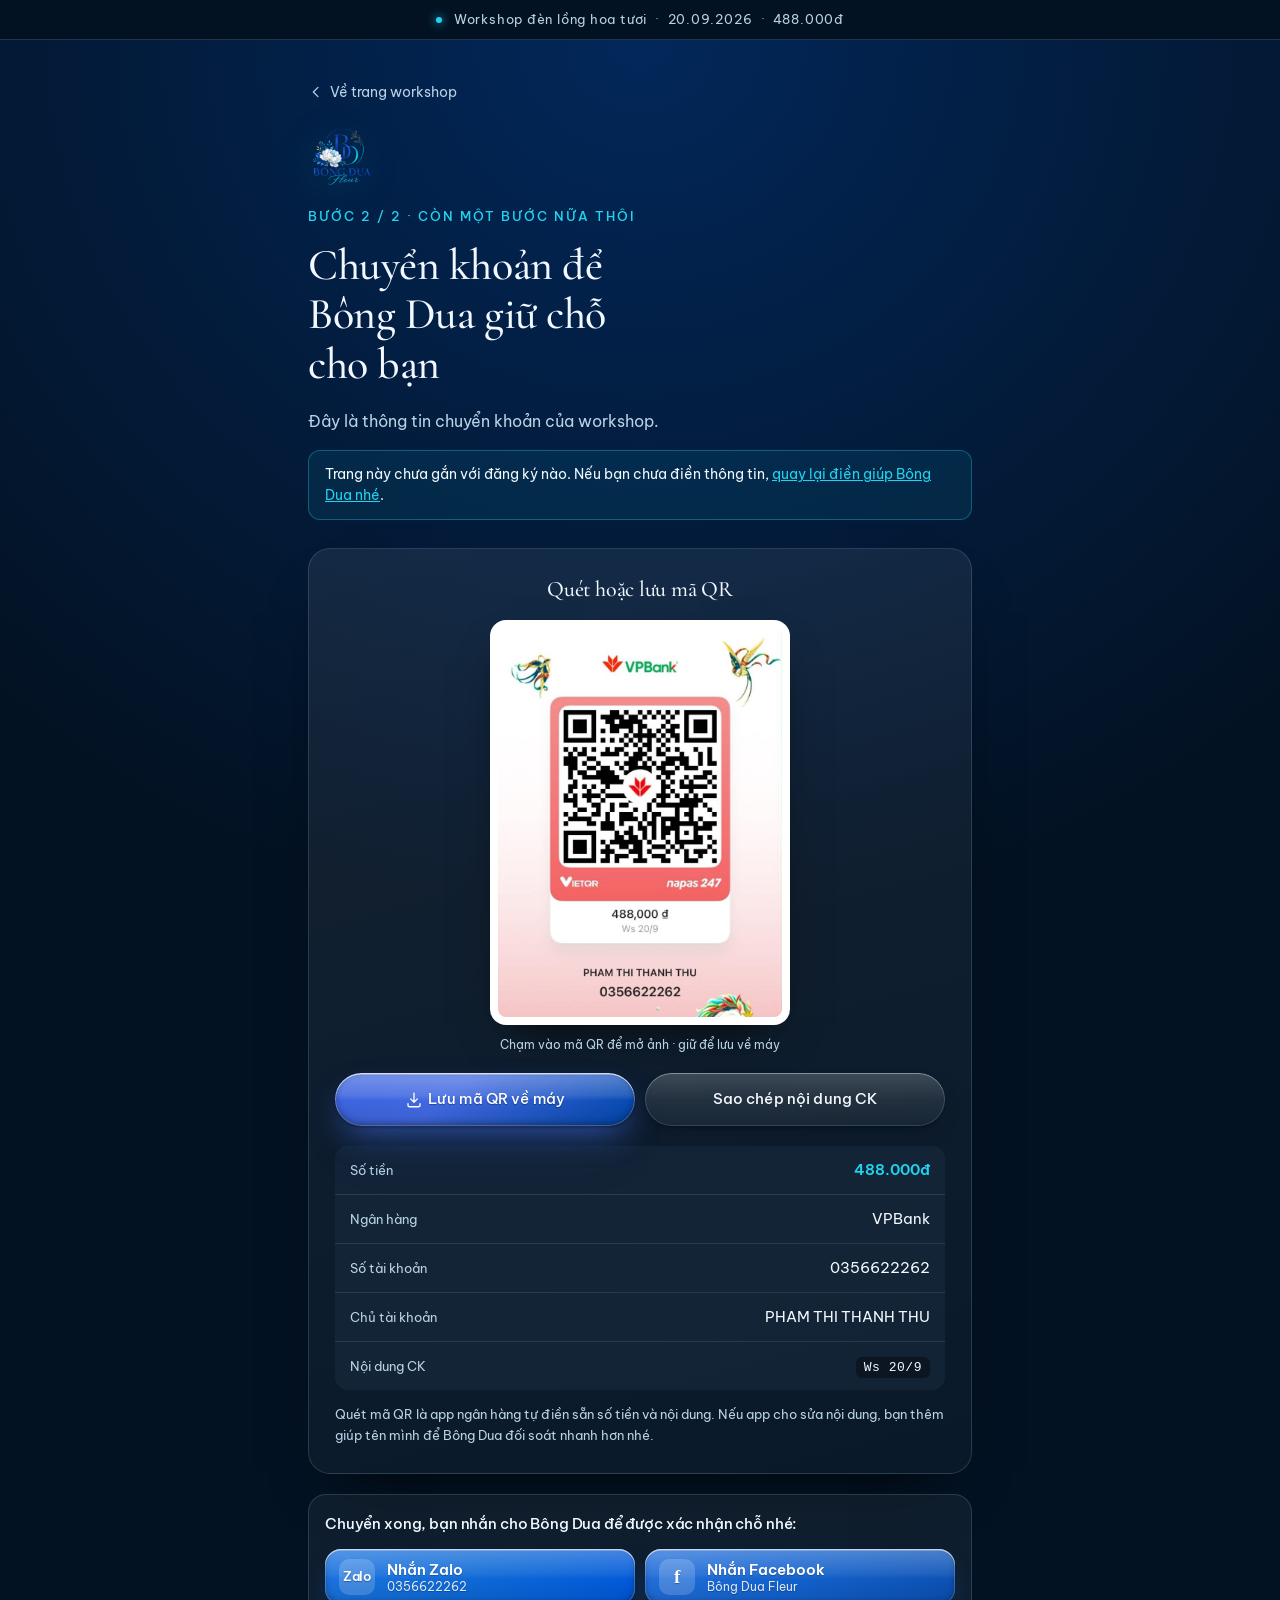
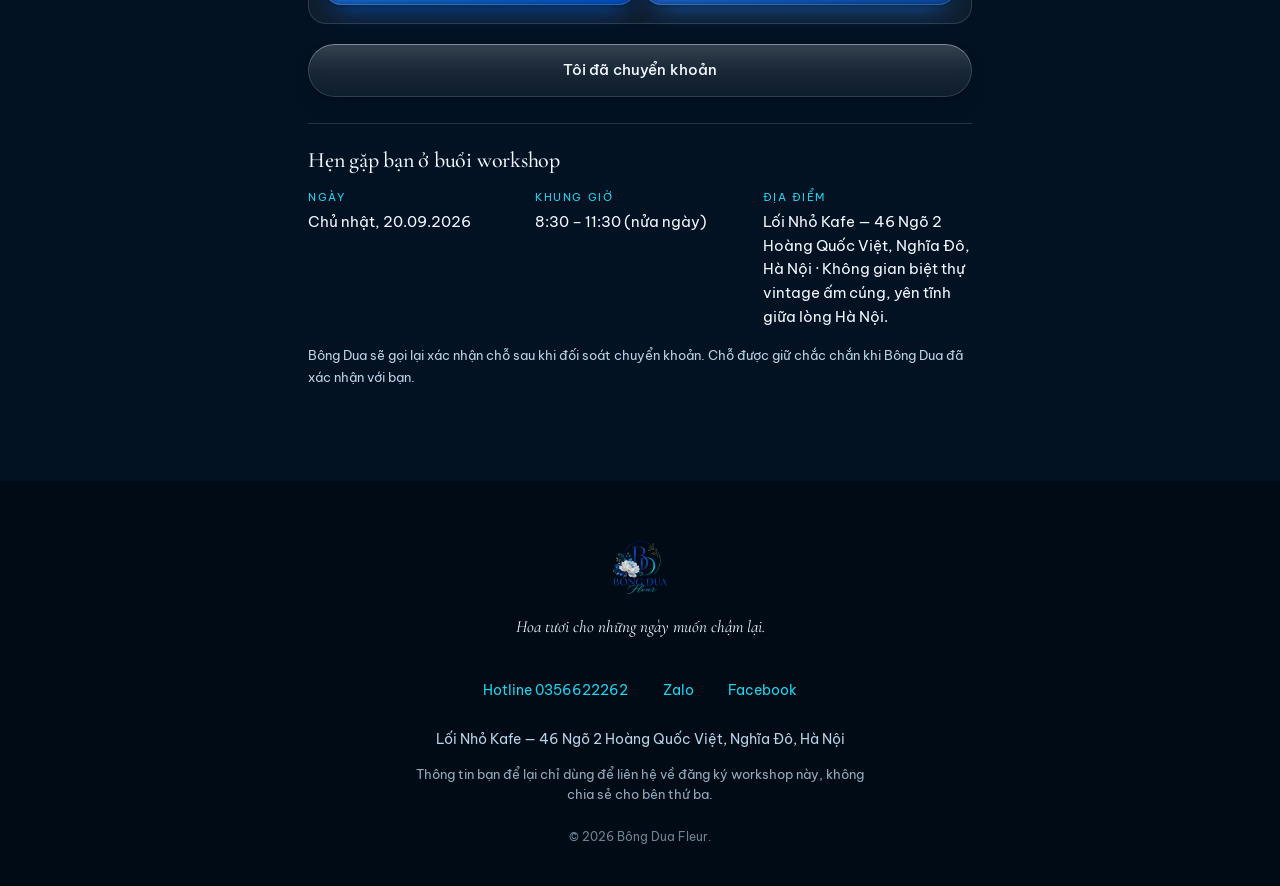
==== thanh-toan.html @ bc294ae3 "Landing page workshop đèn lồng hoa tươi Bông Dua Fleur Trang tĩnh (HTML/CSS/JS) cho workshop cắm hoa" ====
<!DOCTYPE html>
<html lang="vi">
<head>
<meta charset="utf-8">
<meta name="viewport" content="width=device-width, initial-scale=1, viewport-fit=cover">
<title>Chuyển khoản giữ chỗ · Workshop đèn lồng hoa tươi — Bông Dua Fleur</title>
<meta name="description" content="Thông tin chuyển khoản 488.000đ giữ chỗ workshop đèn lồng hoa tươi Bông Dua Fleur ngày 20.09.2026.">
<meta name="theme-color" content="#031223">
<!-- Trang cá nhân hoá cho từng khách, không cần Google lập chỉ mục. -->
<meta name="robots" content="noindex, nofollow">

<link rel="icon" href="assets/img/logo-400.png" type="image/png">
<link rel="apple-touch-icon" href="assets/img/logo-400.png">

<link rel="preconnect" href="https://fonts.googleapis.com">
<link rel="preconnect" href="https://fonts.gstatic.com" crossorigin>
<link href="https://fonts.googleapis.com/css2?family=Be+Vietnam+Pro:wght@300;400;500;600&family=Cormorant+Garamond:ital,wght@0,400;0,500;0,600;1,400&display=swap" rel="stylesheet">

<link rel="preload" as="image" href="assets/img/payment-qr-760.jpg" fetchpriority="high">
<link rel="stylesheet" href="assets/css/styles.css">
</head>
<body class="paybody">

<a class="skip-link" href="#pay-qr">Bỏ qua, tới mã QR</a>

<div class="announce" role="region" aria-label="Thông tin nhanh về workshop">
  <p>
    <span class="announce__dot" aria-hidden="true"></span>
    Workshop đèn lồng hoa tươi
    <span class="announce__sep" aria-hidden="true">·</span>
    <span data-cfg="event.dateShort">20.09.2026</span>
    <span class="announce__sep" aria-hidden="true">·</span>
    <span data-cfg="event.priceLabel">488.000đ</span>
  </p>
</div>

<main class="paypage">
  <div class="wrap wrap--narrow">

    <a class="paypage__back" href="index.html">
      <svg viewBox="0 0 24 24" aria-hidden="true" focusable="false"><path d="M15 5l-7 7 7 7"/></svg>
      Về trang workshop
    </a>

    <header class="paypage__head">
      <img class="paypage__logo" src="assets/img/logo-400.png" srcset="assets/img/logo-400.png 400w, assets/img/logo-800.png 800w" sizes="76px" width="1254" height="1254" alt="Bông Dua Fleur">
      <p class="eyebrow">Bước 2 / 2 <span aria-hidden="true">·</span> Còn một bước nữa thôi</p>
      <h1 class="paypage__title">Chuyển khoản để Bông&nbsp;Dua giữ chỗ cho bạn</h1>
      <p class="paypage__hello" id="pay-hello"></p>

      <p class="paypage__alert" id="no-booking" hidden>
        Trang này chưa gắn với đăng ký nào. Nếu bạn chưa điền thông tin,
        <a href="index.html#dang-ky">quay lại điền giúp Bông Dua nhé</a>.
      </p>

      <p class="paypage__alert paypage__alert--demo" id="demo-note" hidden>
        <strong>Chế độ thử:</strong> đăng ký vừa rồi chưa được ghi vào Google Sheets.
      </p>
    </header>

    <!-- ═══════════════════════════════ MÃ QR ═══════════════════════════ -->
    <section class="paycard" aria-labelledby="qr-title">
      <h2 class="paycard__title" id="qr-title">Quét hoặc lưu mã QR</h2>

      <div class="pay__qr" id="pay-qr"></div>

      <div class="paypage__actions">
        <button class="btn btn--primary btn--glow" type="button" id="save-qr" hidden>
          <svg viewBox="0 0 24 24" aria-hidden="true" focusable="false" class="ic"><path d="M12 3v12m0 0l-4.5-4.5M12 15l4.5-4.5M4 17v2a2 2 0 002 2h12a2 2 0 002-2v-2"/></svg>
          <span class="btn__label">Lưu mã QR về máy</span>
        </button>
        <button class="btn btn--ghost" type="button" id="copy-content">
          <span class="btn__label">Sao chép nội dung CK</span>
        </button>
      </div>

      <dl class="pay__rows">
        <div><dt>Số tiền</dt><dd class="pay__amount" data-cfg="event.priceLabel">488.000đ</dd></div>
        <div id="row-bank"><dt>Ngân hàng</dt><dd id="pay-bank">—</dd></div>
        <div id="row-acc"><dt>Số tài khoản</dt><dd id="pay-acc">—</dd></div>
        <div id="row-name"><dt>Chủ tài khoản</dt><dd id="pay-name">—</dd></div>
        <div><dt>Nội dung CK</dt><dd class="pay__content"><code id="pay-content">—</code></dd></div>
        <div id="row-regid" hidden><dt>Mã giữ chỗ</dt><dd><code id="reg-id">—</code></dd></div>
      </dl>

      <p class="paypage__micro">Quét mã QR là app ngân hàng tự điền sẵn số tiền và nội dung. Nếu app cho sửa nội dung, bạn thêm giúp tên mình để Bông Dua đối soát nhanh hơn nhé.</p>
    </section>

    <!-- ═══════════════════════════════ LIÊN HỆ ═════════════════════════ -->
    <section class="social" id="pay-social" aria-labelledby="social-title">
      <h2 class="social__lead" id="social-title">Chuyển xong, bạn nhắn cho Bông Dua để được xác nhận chỗ nhé:</h2>
      <div class="social__row" id="social-links"></div>
    </section>

    <!-- ═══════════════════════════════ GHI NHẬN ════════════════════════ -->
    <section class="paypage__claim">
      <button class="btn btn--ghost btn--block" type="button" id="claim-btn">
        <span class="btn__label">Tôi đã chuyển khoản</span>
      </button>
      <p class="paypage__claimed" id="claim-msg" hidden></p>
    </section>

    <!-- ═══════════════════════════════ NHẮC LẠI ════════════════════════ -->
    <section class="paypage__recap" aria-labelledby="recap-title">
      <h2 class="paypage__recaptitle" id="recap-title">Hẹn gặp bạn ở buổi workshop</h2>
      <dl class="paypage__recaplist">
        <div><dt>Ngày</dt><dd data-cfg="event.dateLabel">Chủ nhật, 20.09.2026</dd></div>
        <div><dt>Khung giờ</dt><dd data-cfg="info.time">Nửa ngày</dd></div>
        <div><dt>Địa điểm</dt><dd data-cfg="info.place">Café tại Hà Nội</dd></div>
      </dl>
      <p class="paypage__recapnote">Bông Dua sẽ gọi lại xác nhận chỗ sau khi đối soát chuyển khoản. Chỗ được giữ chắc chắn khi Bông Dua đã xác nhận với bạn.</p>
    </section>

  </div>
</main>

<footer class="footer">
  <div class="wrap">
    <img class="footer__logo" src="assets/img/logo-400.png" width="1254" height="1254" loading="lazy" alt="Bông Dua Fleur">
    <p class="footer__tag">Hoa tươi cho những ngày muốn chậm lại.</p>
    <ul class="footer__links" id="footer-links"></ul>
    <p class="footer__fallback" id="footer-fallback"></p>
    <p class="footer__addr" id="footer-addr"></p>
    <p class="footer__privacy">Thông tin bạn để lại chỉ dùng để liên hệ về đăng ký workshop này, không chia sẻ cho bên thứ ba.<span id="privacy-link"></span></p>
    <p class="footer__copy">© 2026 Bông Dua Fleur.</p>
  </div>
</footer>

<script src="assets/js/config.js"></script>
<script src="assets/js/validate.js"></script>
<script src="assets/js/core.js"></script>
<script src="assets/js/payment.js"></script>
</body>
</html>
---- assets/css/styles.css ----
/* ==========================================================================
   BÔNG DUA FLEUR — Landing page workshop đèn lồng hoa tươi
   Mobile-first. Viết cho 360px trước, mở rộng dần lên desktop.
   ========================================================================== */

/* ---------------------------------------------------------------- TOKENS */
:root {
  /* Bảng màu bắt buộc */
  --royal:      #4169E1;
  --cobalt:     #0047AB;
  --aqua:       #22D3EE;
  --aqua-deep:  #0A6E85;   /* aqua hạ sáng đủ để đạt WCAG AA trên nền pearl (5.3:1) */

  /* Trung tính */
  --pearl:      #F7FBFF;
  --pearl-2:    #EDF4FC;
  --navy:       #031223;
  --navy-2:     #06203A;
  --navy-3:     #0A2E4F;

  /* Chữ */
  --ink:        #0B2135;   /* trên nền sáng */
  --ink-soft:   #3D5B72;
  --snow:       #F2F8FF;   /* trên nền tối */
  --snow-soft:  #B9D2E6;

  --gold:       #D8B26A;   /* chỉ dùng ở chi tiết rất nhỏ */

  --line-dark:  rgba(160, 205, 235, .18);
  --line-light: rgba(11, 33, 53, .12);

  /* Typography */
  --f-display: 'Cormorant Garamond', 'Iowan Old Style', 'Times New Roman', Georgia, serif;
  --f-body: 'Be Vietnam Pro', ui-sans-serif, system-ui, 'Segoe UI', Roboto, Arial, sans-serif;

  /* Nhịp */
  --gut: 20px;
  --sec: clamp(64px, 11vw, 132px);
  --maxw: 1180px;
  --r: 16px;

  --ease: cubic-bezier(.22, .68, .3, 1);
}

@media (min-width: 480px) { :root { --gut: 28px; } }
@media (min-width: 900px) { :root { --gut: 48px; } }

/* ----------------------------------------------------------------- RESET */
*, *::before, *::after { box-sizing: border-box; }

html { -webkit-text-size-adjust: 100%; scroll-behavior: smooth; }
@media (prefers-reduced-motion: reduce) { html { scroll-behavior: auto; } }

body {
  margin: 0;
  background: var(--pearl);
  color: var(--ink);
  font-family: var(--f-body);
  font-weight: 400;
  font-size: 16px;
  line-height: 1.65;
  -webkit-font-smoothing: antialiased;
  overflow-x: hidden;
}

img, picture, svg { display: block; max-width: 100%; }
img { height: auto; }

h1, h2, h3 { margin: 0; font-weight: 500; line-height: 1.12; letter-spacing: -0.01em; }
p { margin: 0 0 1em; }
ul, ol, dl, dd { margin: 0; padding: 0; }
li { list-style: none; }

a { color: var(--cobalt); }

button { font: inherit; color: inherit; }

:focus-visible {
  outline: 3px solid var(--aqua);
  outline-offset: 3px;
  border-radius: 6px;
}

.skip-link {
  position: absolute; left: 12px; top: -100px; z-index: 999;
  background: var(--navy); color: var(--snow);
  padding: 12px 18px; border-radius: 10px; text-decoration: none;
  transition: top .18s var(--ease);
}
.skip-link:focus { top: 12px; }

.wrap { width: 100%; max-width: var(--maxw); margin-inline: auto; padding-inline: var(--gut); }
.wrap--narrow { max-width: 760px; }

/* ------------------------------------------------------------ TYPOGRAPHY */
.eyebrow {
  margin: 0 0 14px;
  font-size: clamp(12px, 2.6vw, 12.5px);
  font-weight: 500;
  letter-spacing: .16em;
  text-transform: uppercase;
  color: var(--aqua);
}
.eyebrow--dark { color: var(--aqua-deep); }

.section-title {
  font-family: var(--f-display);
  font-size: clamp(30px, 7.6vw, 54px);
  line-height: 1.1;
  margin: 0 0 .6em;
  max-width: 18ch;
}
.section-title:only-child { margin-bottom: 0; }

/* ---------------------------------------------------------------- BUTTON */
/* Nút được tạo chiều sâu hoàn toàn bằng lớp nền + đổ bóng TĨNH, không animation:
     1. nền gradient xanh (royal -> cobalt), giữ đúng bảng màu thương hiệu
     2. một lớp gloss phủ nửa trên -> ánh sáng đến từ phía trên
     3. viền sáng mảnh chạy quanh mép + gờ sáng đậm hơn ở mép trên
     4. gờ tối ở mép dưới -> nút như dày lên, nổi khỏi mặt phẳng
     5. quầng sáng xanh toả ra ngoài -> tách nút khỏi nền
   Chỉ chuyển động khi rê chuột / nhấn, 220ms. */
.btn {
  display: inline-flex; align-items: center; justify-content: center; gap: .5ch;
  min-height: 52px; padding: 14px 28px;
  border: 0; border-radius: 999px;
  font-size: 15px; font-weight: 500; letter-spacing: .01em;
  text-decoration: none; cursor: pointer;
  position: relative;
  -webkit-tap-highlight-color: transparent;
  transition: transform .22s var(--ease), box-shadow .22s var(--ease),
              background-color .22s var(--ease), filter .22s var(--ease);
}

.btn--primary {
  color: #fff;
  text-shadow: 0 1px 1px rgba(2, 12, 26, .38);
  background:
    /* gloss nửa trên */
    linear-gradient(180deg,
      rgba(255, 255, 255, .30) 0%,
      rgba(255, 255, 255, .12) 42%,
      rgba(255, 255, 255, 0) 52%,
      rgba(2, 12, 26, .10) 100%),
    /* thân nút */
    linear-gradient(135deg, #3D63E0 0%, var(--royal) 38%, var(--cobalt) 100%);
  box-shadow:
    /* gờ sáng mép trên -> nguồn sáng ở trên */
    inset 0 1.5px 0 rgba(255, 255, 255, .58),
    /* viền sáng mảnh quanh nút */
    inset 0 0 0 1px rgba(255, 255, 255, .22),
    /* gờ tối mép dưới -> tạo độ dày */
    inset 0 -2px 6px rgba(2, 12, 26, .40),
    inset 0 -1px 0 rgba(2, 12, 26, .30),
    /* bóng chạm mặt phẳng */
    0 2px 3px rgba(2, 12, 26, .34),
    /* quầng sáng xanh toả ra */
    0 12px 28px -10px rgba(65, 105, 225, .62),
    0 22px 44px -22px rgba(0, 71, 171, .70);
}

/* Nút hành động chính: quầng sáng dày hơn một chút để hút mắt, vẫn tĩnh. */
.btn--primary.btn--glow {
  box-shadow:
    inset 0 1.5px 0 rgba(255, 255, 255, .62),
    inset 0 0 0 1px rgba(255, 255, 255, .26),
    inset 0 -2px 7px rgba(2, 12, 26, .42),
    inset 0 -1px 0 rgba(2, 12, 26, .32),
    0 2px 3px rgba(2, 12, 26, .36),
    0 14px 32px -10px rgba(65, 105, 225, .78),
    0 26px 56px -24px rgba(0, 71, 171, .82);
}

.btn--primary:hover {
  transform: translateY(-2px);
  filter: brightness(1.05) saturate(1.04);
  box-shadow:
    inset 0 1.5px 0 rgba(255, 255, 255, .70),
    inset 0 0 0 1px rgba(255, 255, 255, .30),
    inset 0 -2px 7px rgba(2, 12, 26, .42),
    inset 0 -1px 0 rgba(2, 12, 26, .32),
    0 3px 5px rgba(2, 12, 26, .34),
    0 20px 40px -10px rgba(65, 105, 225, .82),
    0 34px 64px -26px rgba(0, 71, 171, .85);
}

/* Nhấn xuống: nút lún vào, gờ sáng trên mờ đi, bóng ngoài co lại. */
.btn--primary:active {
  transform: translateY(1px);
  filter: brightness(.97);
  box-shadow:
    inset 0 2px 6px rgba(2, 12, 26, .45),
    inset 0 0 0 1px rgba(255, 255, 255, .16),
    inset 0 1px 0 rgba(255, 255, 255, .22),
    0 1px 2px rgba(2, 12, 26, .34),
    0 6px 14px -8px rgba(0, 71, 171, .55);
}

/* Nút phụ: mặt kính mờ, cũng có gờ sáng trên và gờ tối dưới. */
.btn--ghost {
  color: var(--snow);
  background:
    linear-gradient(180deg, rgba(255, 255, 255, .16) 0%, rgba(255, 255, 255, .04) 52%, rgba(2, 12, 26, .06) 100%),
    rgba(255, 255, 255, .05);
  backdrop-filter: blur(10px);
  box-shadow:
    inset 0 1px 0 rgba(255, 255, 255, .28),
    inset 0 0 0 1px rgba(160, 205, 235, .22),
    inset 0 -1px 0 rgba(2, 12, 26, .22),
    0 2px 3px rgba(2, 12, 26, .26),
    0 10px 24px -14px rgba(2, 12, 26, .7);
}
.btn--ghost:hover {
  transform: translateY(-2px);
  box-shadow:
    inset 0 1px 0 rgba(255, 255, 255, .38),
    inset 0 0 0 1px rgba(160, 205, 235, .36),
    inset 0 -1px 0 rgba(2, 12, 26, .22),
    0 3px 5px rgba(2, 12, 26, .28),
    0 16px 32px -14px rgba(2, 12, 26, .8);
}
.btn--ghost:active {
  transform: translateY(1px);
  box-shadow:
    inset 0 2px 6px rgba(2, 12, 26, .35),
    inset 0 0 0 1px rgba(160, 205, 235, .22),
    0 1px 2px rgba(2, 12, 26, .26);
}

.btn--block { width: 100%; }
.btn--sm { min-height: 44px; padding: 10px 20px; font-size: 14px; }

.btn[disabled], .btn[aria-busy="true"] { opacity: .62; pointer-events: none; }
.btn__spin { display: none; width: 17px; height: 17px; border-radius: 50%;
  border: 2px solid rgba(255,255,255,.4); border-top-color: #fff;
  animation: spin .7s linear infinite; }
.btn[aria-busy="true"] .btn__spin { display: block; }
@keyframes spin { to { transform: rotate(360deg); } }

@media (prefers-reduced-motion: reduce) {
  .btn, .btn:hover, .btn:active { transition: none; transform: none; }
  .btn__spin { animation-duration: 2s; }
}

/* ---------------------------------------------------------- ANNOUNCEMENT */
.announce {
  background: var(--navy);
  color: var(--snow-soft);
  text-align: center;
  padding: 9px var(--gut);
  border-bottom: 1px solid var(--line-dark);
}
.announce p {
  margin: 0;
  font-size: clamp(11.5px, 3vw, 13px);
  letter-spacing: .06em;
}
.announce__dot {
  display: inline-block; width: 6px; height: 6px; border-radius: 50%;
  background: var(--aqua); margin-right: 8px; vertical-align: 1px;
  box-shadow: 0 0 10px var(--aqua);
}
.announce__sep { color: var(--aqua); margin: 0 .5ch; }

/* ------------------------------------------------------------------ HERO */
.hero {
  position: relative;
  background: var(--navy);
  color: var(--snow);
  overflow: hidden;
  isolation: isolate;
}
/* ĐIỆN THOẠI: banner là một BĂNG ẢNH thật ở đầu trang, không bị dìm dưới chữ.
   Ảnh gốc chỉ cao 887px nên nếu ép full-bleed dọc sẽ phải phóng to ~1.8 lần và
   mờ. Cách này vừa nét, vừa cho khách nhìn trọn khung hình đẹp nhất. */
.hero__media {
  position: relative;
  width: 100%;
  aspect-ratio: 16 / 9;
  overflow: hidden;
}
.hero__media img {
  width: 100%; height: 100%;
  object-fit: cover;
  object-position: 62% 50%;
}
/* Chỉ vuốt mờ mép dưới cho băng ảnh chảy vào nền navy. */
.hero__scrim {
  position: absolute; inset: 0;
  background: linear-gradient(180deg, rgba(3,18,35,.34) 0%, rgba(3,18,35,0) 26%, rgba(3,18,35,0) 64%, rgba(3,18,35,.96) 100%);
}
.hero__moon { display: none; }

.hero__inner {
  /* static ở mobile để .hero__logo neo theo .hero (đè lên băng ảnh) */
  position: static; z-index: 1;
  width: 100%; max-width: var(--maxw);
  margin-inline: auto;
  padding: 20px var(--gut) 34px;
  display: flex; flex-direction: column; justify-content: center;
}

/* Logo đặt đè lên băng ảnh để không tốn thêm chiều cao của màn hình đầu. */
.hero__logo {
  position: absolute; z-index: 2;
  top: 14px; left: var(--gut);
  width: 62px; height: auto; margin: 0;
  filter: drop-shadow(0 4px 18px rgba(3, 18, 35, .9));
}

.hero__title {
  font-family: var(--f-display);
  font-size: clamp(38px, 11.5vw, 104px);
  line-height: 1.0;
  letter-spacing: -0.015em;
  margin: 0 0 18px;
}
.hero__title em {
  font-style: italic;
  background: linear-gradient(100deg, var(--aqua) 0%, #7FC5FF 60%, var(--royal) 100%);
  -webkit-background-clip: text; background-clip: text;
  color: transparent;
}

.hero__sub {
  font-size: clamp(14.5px, 3.9vw, 19px);
  color: var(--snow-soft);
  max-width: 46ch;
  margin: 0 0 16px;
}

/* Mobile: 4 thông tin gộp thành một dòng ngăn bằng dấu chấm giữa -> tiết kiệm
   ~66px chiều cao, đủ để CTA vẫn nằm trong màn hình đầu. Nhãn dt được ẩn khỏi
   mắt nhưng trình đọc màn hình vẫn đọc được. */
.hero__facts {
  display: flex; flex-wrap: wrap; align-items: baseline;
  gap: 4px 0;
  margin: 0 0 18px;
  padding: 12px 0 0;
  border-top: 1px solid var(--line-dark);
  max-width: 520px;
}
.hero__facts > div { display: flex; align-items: baseline; }
.hero__facts > div + div::before {
  content: '·'; color: var(--aqua); margin: 0 8px; flex: 0 0 auto;
}
.hero__facts dt {
  position: absolute; width: 1px; height: 1px;
  overflow: hidden; clip-path: inset(50%); white-space: nowrap;
}
.hero__facts dd { font-size: 13.5px; line-height: 1.4; color: var(--snow); }
.hero__facts .is-price { font-weight: 600; color: var(--aqua); }

/* Hai nút nằm cùng một hàng trên điện thoại: nút chính co giãn, nút phụ vừa chữ. */
/* Nhãn dài chỉ hiện từ tablet trở lên, để hai nút vừa một hàng trên điện thoại. */
.wide-only { display: none; }
@media (min-width: 720px) { .wide-only { display: inline; } }

.hero__cta { display: flex; gap: 10px; margin-bottom: 14px; }
.hero__cta .btn { white-space: nowrap; }
.hero__cta .btn--primary { flex: 1 1 auto; min-width: 0; padding-inline: 18px; }
.hero__cta .btn--ghost { flex: 0 0 auto; padding-inline: 18px; }

.hero__reassure {
  margin: 0;
  font-size: 12.5px; line-height: 1.6;
  color: var(--snow-soft);
}

/* TỪ TABLET TRỞ LÊN: banner đủ rộng để làm nền toàn màn hình, chữ đặt đè lên. */
@media (min-width: 720px) {
  .hero { display: grid; }
  .hero__media {
    position: absolute; inset: 0;
    aspect-ratio: auto;
    z-index: 0;
  }
  /* Cô gái và chiếc đèn hoa nằm hơi lệch phải -> đẩy khung sang phải để chữ
     bên trái không đè lên chủ thể. */
  .hero__media img { object-position: 64% 50%; }
  /* Bóng dồn về bên trái - nơi có chữ. Bên phải để sáng cho thấy rõ vòm hoa. */
  .hero__scrim {
    background:
      linear-gradient(100deg, rgba(3,18,35,.92) 0%, rgba(3,18,35,.74) 32%, rgba(3,18,35,.18) 60%, rgba(3,18,35,.26) 100%),
      linear-gradient(180deg, rgba(3,18,35,.34) 0%, rgba(3,18,35,0) 30%, rgba(3,18,35,.64) 100%);
  }
  .hero__moon { display: block; }
  .hero__inner {
    position: relative;
    grid-area: 1 / 1;
    padding: 56px var(--gut) 72px;
    min-height: min(92svh, 860px);
    max-width: min(var(--maxw), 100%);
  }
  .hero__logo { position: static; width: 96px; margin: 0 0 22px; }
  /* Desktop: trả lại dạng bảng 4 cột có nhãn. */
  .hero__facts {
    display: grid; grid-template-columns: repeat(4, minmax(0, 1fr));
    gap: 12px 16px; padding-top: 16px; margin-bottom: 26px;
  }
  .hero__facts > div { display: block; }
  .hero__facts > div + div::before { content: none; }
  .hero__facts dt {
    position: static; width: auto; height: auto; clip-path: none;
    font-size: 10.5px; letter-spacing: .16em; text-transform: uppercase;
    color: var(--aqua); margin-bottom: 3px;
  }
  .hero__facts dd { font-size: 14.5px; }
  .hero__facts .is-price { color: var(--snow); }
  .hero__cta { gap: 12px; }
  .hero__cta .btn--primary, .hero__cta .btn--ghost { flex: 0 0 auto; padding-inline: 28px; }
  .hero__sub, .hero__facts { max-width: 44ch; }
  /* Chữ nằm đè lên ảnh -> dùng bóng chữ thay vì dìm cả tấm ảnh cho tối. */
  .hero__inner :where(h1, p, dt, dd) {
    text-shadow: 0 1px 2px rgba(3, 18, 35, .6), 0 2px 22px rgba(3, 18, 35, .8);
  }
}

/* -------------------------------------------------------------- HERO CHIP */
/* Thẻ nhỏ khoe thành quả ngay ở banner: khách hiểu buổi này làm ra cái gì.
   Ẩn dưới 1080px để không chen vào chữ và không đẩy CTA xuống dưới fold. */
.hero__chip { display: none; }

@media (min-width: 1080px) {
  /* Chừa hẳn một cột bên phải cho chip, chữ không bao giờ chạy xuống dưới nó. */
  .hero__inner { padding-right: calc(var(--gut) + 300px); }
  .hero__chip {
    display: flex; align-items: center; gap: 14px;
    position: absolute; z-index: 2;
    right: max(var(--gut), calc((100vw - var(--maxw)) / 2));
    bottom: 46px;
    width: 268px;
    padding: 12px;
    background: rgba(3, 18, 35, .62);
    border: 1px solid var(--line-dark);
    border-radius: 18px;
    backdrop-filter: blur(14px);
    box-shadow: 0 24px 50px -26px rgba(0, 0, 0, .9);
  }
  .hero__chip img {
    width: 74px; height: 92px; flex: 0 0 auto;
    object-fit: cover; object-position: 50% 46%;
    border-radius: 12px;
  }
  .hero__chip p { margin: 0; font-size: 12.5px; line-height: 1.45; color: var(--snow-soft); }
  .hero__chip strong {
    display: block; margin-bottom: 3px;
    font-size: 14px; font-weight: 500; color: var(--snow);
  }
}

/* -------------------------------------------------------------- CÂU CHUYỆN */
.story {
  background:
    radial-gradient(110% 70% at 18% 0%, rgba(0,71,171,.34) 0%, rgba(3,18,35,0) 60%),
    var(--navy);
  color: var(--snow);
  padding: var(--sec) 0;
}
.story .section-title { color: var(--snow); max-width: 20ch; }

.story__head { max-width: 720px; }
.story__lead {
  font-family: var(--f-display);
  font-style: italic;
  font-size: clamp(19px, 4.8vw, 26px);
  line-height: 1.42;
  color: var(--snow);
  max-width: 34ch;
  margin: 0;
}

.story__flow {
  display: grid; gap: 52px;
  margin-top: 48px;
  position: relative;
}

.story__beat { display: grid; gap: 20px; }

.story__fig { margin: 0; }
.story__fig img {
  width: 100%; border-radius: var(--r);
  aspect-ratio: 4 / 5; object-fit: cover; object-position: 50% 40%;
  box-shadow: 0 30px 60px -34px rgba(0, 0, 0, .95);
}

.story__time {
  margin: 0 0 8px;
  font-size: 11.5px; letter-spacing: .16em; text-transform: uppercase;
  color: var(--aqua);
}
.story__time::before {
  content: ''; display: inline-block;
  width: 22px; height: 1px; margin-right: 10px; vertical-align: 4px;
  background: var(--aqua); opacity: .7;
}
.story__text h3 {
  font-family: var(--f-display);
  font-size: clamp(24px, 6.2vw, 34px);
  line-height: 1.18;
  margin: 0 0 .55em;
  max-width: 17ch;
}
.story__text p:not(.story__time) { color: var(--snow-soft); font-size: 15.5px; max-width: 46ch; }
.story__text p:last-child { margin-bottom: 0; }
.story__text em { color: var(--snow); font-style: italic; }

.story__close {
  margin: 52px 0 26px;
  font-family: var(--f-display);
  font-size: clamp(21px, 5vw, 30px);
  line-height: 1.38;
  color: var(--snow-soft);
  max-width: 30ch;
}
.story__close strong { color: var(--snow); font-weight: 500; }
.story__cta { margin: 0; }
.story__cta .btn { width: 100%; }

@media (min-width: 760px) {
  .story__cta .btn { width: auto; }
}

@media (min-width: 900px) {
  .story__flow { gap: 96px; margin-top: 64px; }
  .story__beat {
    grid-template-columns: 1fr 1fr;
    gap: 56px;
    align-items: center;
  }
  /* Nhịp so le: ảnh trái - phải - trái, mắt đi zigzag xuống trang. */
  .story__beat:nth-child(even) .story__fig { order: 2; }
  .story__beat:nth-child(even) .story__text { order: 1; }
  .story__fig img { aspect-ratio: 3 / 4; }
  .story__beat:nth-child(2) .story__fig img { aspect-ratio: 4 / 3; }
  .story__close { margin: 76px 0 30px; }
}

/* ------------------------------------------------------------------ ACTS */
.acts { background: var(--pearl-2); padding: var(--sec) 0; }
.acts__list { display: grid; gap: 44px; margin-top: 40px; }

.act__fig { margin: 0 0 18px; }
.act__fig img {
  width: 100%; border-radius: var(--r);
  aspect-ratio: 4 / 5; object-fit: cover; object-position: 50% 34%;
  box-shadow: 0 22px 44px -30px rgba(11, 33, 53, .55);
}
.act__no {
  display: block;
  font-family: var(--f-display);
  font-size: 30px; line-height: 1;
  color: var(--aqua-deep);
  margin-bottom: 6px;
}
.act__text h3 {
  font-family: var(--f-display);
  font-size: clamp(23px, 6vw, 30px);
  margin: 0 0 .4em;
}
.act__text p { color: var(--ink-soft); font-size: 15.5px; margin: 0; }

@media (min-width: 900px) {
  .acts__list { grid-template-columns: repeat(3, 1fr); gap: 34px; }
  .act__fig img { aspect-ratio: 3 / 4; }
}

/* ----------------------------------------------------------------- PROOF */
.proof {
  background:
    radial-gradient(120% 80% at 80% 0%, rgba(0,71,171,.38) 0%, rgba(3,18,35,0) 60%),
    var(--navy);
  color: var(--snow);
  padding: var(--sec) 0;
}
.proof .section-title { color: var(--snow); }
.proof__text p:not(.eyebrow):not(.proof__note) { color: var(--snow-soft); font-size: 15.5px; max-width: 44ch; }
.proof__note { color: var(--snow); font-style: italic; font-family: var(--f-display); font-size: 19px; max-width: 40ch; }

.proof__grid { display: grid; gap: 34px; }

.proof__fig {
  margin: 0;
  background:
    radial-gradient(70% 60% at 50% 42%, rgba(34,211,238,.14) 0%, rgba(3,18,35,0) 72%),
    linear-gradient(160deg, rgba(255,255,255,.06), rgba(255,255,255,.02));
  border: 1px solid var(--line-dark);
  border-radius: var(--r);
  padding: 14px;
}
/* object-fit: contain -> không bao giờ cắt mất cánh ngôi sao */
.proof__fig img {
  width: 100%; height: auto;
  border-radius: 10px;
  object-fit: contain;
}
.proof__fig figcaption {
  margin-top: 12px; font-size: 12.5px; color: var(--snow-soft); text-align: center;
}

.proof__zoom {
  display: inline-flex; align-items: center; gap: 9px;
  min-height: 46px; padding: 10px 20px 10px 16px;
  background: rgba(255,255,255,.06);
  border: 1px solid var(--line-dark);
  border-radius: 999px;
  color: var(--snow); font-size: 14px; cursor: pointer;
  transition: background-color .2s var(--ease);
}
.proof__zoom:hover { background: rgba(255,255,255,.13); }
.proof__zoom svg { width: 18px; height: 18px; fill: none; stroke: var(--aqua); stroke-width: 1.6; stroke-linecap: round; }

@media (min-width: 900px) {
  .proof__grid { grid-template-columns: 1fr 1fr; gap: 60px; align-items: center; }
  .proof__text { order: 1; }
  .proof__fig { order: 2; padding: 22px; }
}

/* ----------------------------------------------------------------- VALUE */
.value { background: var(--pearl); padding: var(--sec) 0; }
.value__list { display: grid; gap: 2px; margin-top: 32px; border-top: 1px solid var(--line-light); }
.value__item {
  display: grid; grid-template-columns: 26px 1fr; gap: 14px;
  padding: 20px 0;
  border-bottom: 1px solid var(--line-light);
}
.value__mark {
  width: 26px; height: 26px; border-radius: 50%;
  display: grid; place-items: center;
  background: linear-gradient(140deg, var(--royal), var(--cobalt));
  color: #fff; font-size: 13px; line-height: 1;
  margin-top: 3px;
}
.value__item h3 { font-size: 17px; font-weight: 500; margin: 0 0 3px; font-family: var(--f-body); }
.value__item p { margin: 0; color: var(--ink-soft); font-size: 14.5px; }
.value__item--pending { opacity: .62; }
.value__pending {
  display: inline-block; margin-left: 8px;
  font-size: 11px; letter-spacing: .08em; text-transform: uppercase;
  color: var(--ink-soft); border: 1px solid var(--line-light);
  border-radius: 999px; padding: 1px 8px; vertical-align: 2px;
}
.value__price {
  margin: 30px 0 0; font-size: clamp(16px, 4vw, 19px);
  font-family: var(--f-display);
}
.value__price strong { color: var(--cobalt); font-weight: 600; }

@media (min-width: 760px) { .value__list { grid-template-columns: 1fr 1fr; column-gap: 44px; } }

/* -------------------------------------------------------------- CHECK-IN */
.checkin {
  background:
    radial-gradient(100% 70% at 10% 100%, rgba(0,71,171,.34) 0%, rgba(3,18,35,0) 58%),
    var(--navy);
  color: var(--snow);
  padding: var(--sec) 0;
}
.checkin .section-title { color: var(--snow); }
.checkin__grid { display: grid; gap: 32px; }
.checkin__fig { margin: 0; }
.checkin__fig img {
  width: 100%; border-radius: var(--r);
  aspect-ratio: 3 / 4;
  object-fit: cover; object-position: 50% 50%;
  box-shadow: 0 30px 60px -34px rgba(0,0,0,.9);
}
.checkin__text p:not(.eyebrow):not(.checkin__hint) { color: var(--snow-soft); font-size: 15.5px; max-width: 46ch; }
.checkin__hint {
  margin-top: 20px; padding-left: 14px;
  border-left: 2px solid var(--aqua);
  font-size: 13.5px; color: var(--snow-soft); max-width: 44ch;
}
@media (min-width: 900px) {
  .checkin__grid { grid-template-columns: .92fr 1fr; gap: 56px; align-items: center; }
  .checkin__fig img { aspect-ratio: 3 / 4; }
}

/* --------------------------------------------------------------- GALLERY */
.gallery { background: var(--pearl-2); padding: var(--sec) 0; }
.gallery__grid {
  display: grid; gap: 14px;
  padding: 34px var(--gut) 0;
  max-width: var(--maxw); margin-inline: auto;
}
.gallery__item figure { margin: 0; }
.gallery__item img {
  width: 100%; border-radius: 14px;
  aspect-ratio: 4 / 5; object-fit: cover; object-position: 50% 38%;
  box-shadow: 0 20px 40px -30px rgba(11,33,53,.6);
}
.gallery__item--wide img { aspect-ratio: 3 / 2; object-position: 50% 45%; }
.gallery__item figcaption {
  margin-top: 9px; font-size: 12.5px; color: var(--ink-soft);
  font-family: var(--f-display); font-style: italic; font-size: 15px;
}
@media (min-width: 760px) {
  .gallery__grid { grid-template-columns: repeat(6, 1fr); gap: 18px; }
  .gallery__item { grid-column: span 2; }
  .gallery__item--wide { grid-column: span 4; }
}

/* ---------------------------------------------------------------- FOUNDER */
.founder { background: var(--pearl); padding: var(--sec) 0; }
.founder__grid { display: grid; gap: 30px; }
.founder__fig { margin: 0; max-width: 340px; }
.founder__fig img {
  width: 100%; border-radius: var(--r);
  aspect-ratio: 4 / 5; object-fit: cover; object-position: 50% 26%;
  box-shadow: 0 26px 50px -34px rgba(11,33,53,.6);
}
/* Đặt cụ thể hơn .founder__text > p để không bị ghi đè font-size/màu. */
.founder__name {
  font-size: 13px; letter-spacing: .1em; text-transform: uppercase;
  color: var(--aqua-deep); margin-bottom: 1.2em;
}
.founder__quote { margin: 0 0 1.4em; padding-left: 18px; border-left: 2px solid var(--royal); }
.founder__quote p {
  font-family: var(--f-display); font-style: italic;
  font-size: clamp(19px, 4.6vw, 25px); line-height: 1.4;
  color: var(--ink); margin: 0;
}
.founder__text > p:not(.eyebrow):not(.founder__name) { color: var(--ink-soft); font-size: 15.5px; max-width: 46ch; }
@media (min-width: 900px) {
  .founder__grid { grid-template-columns: .8fr 1fr; gap: 56px; align-items: center; }
  .founder__fig { max-width: none; }
}

/* ------------------------------------------------------------------ INFO */
.info { background: var(--pearl); padding: var(--sec) 0; }
.info__grid { margin-top: 30px; border-top: 1px solid var(--line-light); }
.info__row {
  display: grid; gap: 2px;
  padding: 17px 0; border-bottom: 1px solid var(--line-light);
}
.info__row dt {
  font-size: 11px; letter-spacing: .14em; text-transform: uppercase;
  color: var(--aqua-deep);
}
.info__row dd { font-size: 15.5px; color: var(--ink); }
.info__row dd strong { color: var(--cobalt); }
.info__last {
  margin-top: 26px; font-family: var(--f-display); font-size: 20px;
  font-style: italic; color: var(--cobalt);
}
@media (min-width: 720px) {
  .info__row { grid-template-columns: 190px 1fr; gap: 24px; align-items: baseline; }
  .info__row dt { padding-top: 4px; }
}

/* ------------------------------------------------------------------- FAQ */
.faq { background: var(--pearl-2); padding: var(--sec) 0; }
.faq__list { margin-top: 26px; border-top: 1px solid var(--line-light); }
.faq__item { border-bottom: 1px solid var(--line-light); }
.faq__item summary {
  list-style: none; cursor: pointer;
  padding: 19px 40px 19px 0; position: relative;
  font-size: 16px; font-weight: 500; line-height: 1.45;
  min-height: 44px;
}
.faq__item summary::-webkit-details-marker { display: none; }
.faq__item summary::after {
  content: ''; position: absolute; right: 8px; top: 50%;
  width: 11px; height: 11px; margin-top: -7px;
  border-right: 1.8px solid var(--cobalt); border-bottom: 1.8px solid var(--cobalt);
  transform: rotate(45deg); transform-origin: center;
  transition: transform .22s var(--ease);
}
.faq__item[open] summary::after { transform: rotate(-135deg); margin-top: -2px; }
.faq__body { padding: 0 0 20px; }
.faq__body p { color: var(--ink-soft); font-size: 15px; margin: 0 0 .8em; }
.faq__body p:last-child { margin-bottom: 0; }
.faq__body p:empty { display: none; }

/* ---------------------------------------------------------------- SIGNUP */
.signup {
  background:
    radial-gradient(110% 70% at 50% 0%, rgba(0,71,171,.40) 0%, rgba(3,18,35,0) 62%),
    var(--navy);
  color: var(--snow);
  padding: var(--sec) 0 calc(var(--sec) * .8);
  scroll-margin-top: 20px;
}
.signup .section-title { color: var(--snow); }
.signup__lead { color: var(--snow-soft); font-size: 15.5px; max-width: 48ch; }

.signup__demo {
  margin: 0 0 24px; padding: 13px 16px;
  border: 1px dashed rgba(216,178,106,.55);
  border-radius: 12px;
  background: rgba(216,178,106,.08);
  color: #F0DFC0; font-size: 13.5px; line-height: 1.55;
}
.signup__demo code { font-size: 12.5px; background: rgba(0,0,0,.3); padding: 1px 6px; border-radius: 5px; }

.form { margin-top: 30px; display: grid; gap: 18px; }
.field { display: grid; gap: 6px; }
.field label {
  font-size: 13.5px; font-weight: 500; letter-spacing: .02em; color: var(--snow);
}
.field .opt { font-weight: 400; color: var(--snow-soft); }
.field .req { color: var(--aqua); }

.field input[type="text"], .field input[type="tel"], .field input[type="email"], .field textarea {
  width: 100%;
  /* 16px để iOS không tự zoom khi focus */
  font-family: inherit; font-size: 16px; line-height: 1.5;
  color: var(--snow);
  background: rgba(255,255,255,.05);
  border: 1px solid var(--line-dark);
  border-radius: 12px;
  padding: 13px 15px;
  min-height: 50px;
  transition: border-color .18s var(--ease), background-color .18s var(--ease);
}
.field textarea { resize: vertical; min-height: 90px; }
.field input::placeholder, .field textarea::placeholder { color: rgba(185,210,230,.45); }
.field input:focus, .field textarea:focus {
  border-color: var(--aqua); background: rgba(255,255,255,.09);
}
.field input[aria-invalid="true"], .field textarea[aria-invalid="true"] {
  border-color: #FF9BA6; background: rgba(255,120,140,.08);
}

/* Câu đồng ý dùng thông tin: trước đây là ô tích BẮT BUỘC, nhiều khách quên
   tích rồi không gửi được form. Nay là dòng chữ ngay dưới nút gửi — vẫn nói rõ
   nhưng không chặn ai. */
.form__consent {
  margin: 10px auto 0;
  max-width: 46ch;
  font-size: 12px; line-height: 1.6;
  color: var(--snow-soft);
  text-align: center;
}
.form__consent strong { color: var(--snow); font-weight: 500; }

.hint { margin: 0; font-size: 12.5px; color: var(--snow-soft); }
.err { margin: 0; font-size: 13px; color: #FFB3BD; }
.err--form {
  padding: 12px 14px; border-radius: 10px;
  background: rgba(255,120,140,.10); border: 1px solid rgba(255,155,166,.4);
}

.hp { position: absolute; left: -9999px; width: 1px; height: 1px; overflow: hidden; }

.form__note { margin: 4px 0 0; font-size: 12.5px; color: var(--snow-soft); text-align: center; }

/* --------------------------------------------------------------- CLOSING */
.closing {
  background:
    radial-gradient(90% 100% at 50% 100%, rgba(34,211,238,.16) 0%, rgba(3,18,35,0) 65%),
    var(--navy);
  color: var(--snow);
  padding: calc(var(--sec) * .9) 0 var(--sec);
  text-align: center;
  border-top: 1px solid var(--line-dark);
}
.closing__title {
  font-family: var(--f-display);
  font-size: clamp(29px, 7.4vw, 50px);
  line-height: 1.14; margin: 0 auto .7em; max-width: 20ch;
}
.closing__body { color: var(--snow-soft); font-size: 15.5px; max-width: 48ch; margin: 0 auto 1.4em; }
.closing__meta {
  font-size: 13px; letter-spacing: .1em; text-transform: uppercase;
  color: var(--aqua); margin-bottom: 2em;
}
.closing__meta span[aria-hidden] { margin: 0 .6ch; opacity: .6; }

/* ---------------------------------------------------------------- FOOTER */
.footer {
  background: #010B16; color: var(--snow-soft);
  padding: 54px 0 calc(40px + env(safe-area-inset-bottom));
  text-align: center;
  font-size: 13.5px;
}
.footer__logo { width: 64px; height: auto; margin: 0 auto 14px; opacity: .9; }
.footer__tag { font-family: var(--f-display); font-style: italic; font-size: 17px; color: var(--snow); margin-bottom: 1.6em; }
.footer__links { display: flex; flex-wrap: wrap; justify-content: center; gap: 10px 22px; margin-bottom: 16px; }
/* min-width 44px: link ngắn như "Zalo" vẫn phải đủ vùng chạm 44x44. */
.footer__links a {
  color: var(--aqua); text-decoration: none;
  min-height: 44px; min-width: 44px;
  padding-inline: 6px;
  display: inline-flex; align-items: center; justify-content: center;
}
.footer__links a:hover { text-decoration: underline; }
.footer__fallback:empty, .footer__addr:empty { display: none; }
.footer__privacy { max-width: 52ch; margin-inline: auto; font-size: 12.5px; opacity: .8; }
.footer__copy { margin: 22px 0 0; font-size: 12px; opacity: .6; }
.ph { opacity: .55; font-size: 11.5px; }

/* ------------------------------------------------------------- STICKY CTA */
.sticky {
  position: fixed; z-index: 60;
  left: 0; right: 0; bottom: 0;
  display: flex; align-items: center; justify-content: space-between; gap: 14px;
  padding: 11px var(--gut) calc(11px + env(safe-area-inset-bottom));
  background: rgba(3, 18, 35, .93);
  backdrop-filter: blur(14px);
  border-top: 1px solid var(--line-dark);
  transform: translateY(110%);
  transition: transform .28s var(--ease);
}
.sticky.is-on { transform: translateY(0); }
.sticky__info { display: flex; flex-direction: column; line-height: 1.25; min-width: 0; }
.sticky__price { color: var(--snow); font-size: 16px; font-weight: 600; }
.sticky__date { color: var(--aqua); font-size: 11.5px; letter-spacing: .1em; text-transform: uppercase; }
.sticky .btn { flex: 0 0 auto; }
@media (min-width: 900px) { .sticky { display: none; } }
@media (prefers-reduced-motion: reduce) { .sticky { transition: none; } }

/* ------------------------------------------------- TRANG CHUYỂN KHOẢN --- */
/* thanh-toan.html là một trang thật, không phải popup: khách dùng điện thoại
   nhiều nên trang riêng đáng tin hơn — bấm Back được, tải lại được, lưu link
   được, và không phụ thuộc việc modal có render kịp hay không. */
.paybody { background: var(--navy); }

.paypage {
  background:
    radial-gradient(120% 70% at 50% 0%, rgba(0, 71, 171, .40) 0%, rgba(3, 18, 35, 0) 62%),
    var(--navy);
  color: var(--snow);
  padding: 22px 0 calc(var(--sec) * .7);
  min-height: 70svh;
}

.paypage__back {
  display: inline-flex; align-items: center; gap: 6px;
  min-height: 44px; margin-bottom: 8px;
  color: var(--snow-soft); font-size: 13.5px; text-decoration: none;
}
.paypage__back:hover { color: var(--snow); }
.paypage__back svg {
  width: 16px; height: 16px; fill: none; stroke: currentColor;
  stroke-width: 1.8; stroke-linecap: round; stroke-linejoin: round;
}

.paypage__head { margin-bottom: 28px; }
.paypage__logo {
  width: 68px; height: auto; margin: 0 0 16px;
  filter: drop-shadow(0 6px 22px rgba(34, 211, 238, .28));
}
.paypage__title {
  font-family: var(--f-display);
  font-size: clamp(28px, 7.4vw, 44px);
  line-height: 1.12;
  margin: 0 0 .45em;
  max-width: 16ch;
}
.paypage__hello {
  font-size: 15.5px; color: var(--snow-soft); margin: 0; max-width: 44ch;
}

.paypage__alert {
  margin: 16px 0 0; padding: 13px 16px;
  border-radius: 12px;
  font-size: 13.5px; line-height: 1.55;
  background: rgba(34, 211, 238, .08);
  border: 1px solid rgba(34, 211, 238, .32);
  color: var(--snow);
}
.paypage__alert a { color: var(--aqua); }
.paypage__alert--demo {
  background: rgba(216, 178, 106, .08);
  border-color: rgba(216, 178, 106, .5);
  color: #F0DFC0;
}

/* --- Thẻ chứa mã QR --- */
.paycard {
  background: linear-gradient(165deg, rgba(255, 255, 255, .07) 0%, rgba(255, 255, 255, .03) 100%);
  border: 1px solid var(--line-dark);
  border-radius: 22px;
  padding: 22px 18px;
  box-shadow: 0 30px 60px -34px rgba(0, 0, 0, .9);
}
.paycard__title {
  font-family: var(--f-display);
  font-size: 22px; margin: 0 0 18px; text-align: center;
  color: var(--snow);
}

.pay__qr {
  display: grid; place-items: center; align-content: center;
  min-height: 260px;
  margin-bottom: 18px;
}
.pay__qrlink {
  display: block; border-radius: 16px;
  transition: transform .2s var(--ease);
}
.pay__qrlink:hover { transform: scale(1.015); }
.pay__qr img {
  width: min(300px, 76vw); height: auto;
  background: #fff; padding: 8px; border-radius: 16px;
  box-shadow: 0 22px 46px -22px rgba(0, 0, 0, .85);
}
.pay__qrhint {
  display: block; margin-top: 10px;
  font-size: 12px; color: var(--snow-soft); text-align: center;
}
.pay__missing {
  width: 100%;
  border: 1px dashed rgba(216, 178, 106, .55);
  background: rgba(216, 178, 106, .08);
  border-radius: 14px; padding: 18px 16px;
  font-size: 13.5px; line-height: 1.6; color: #F0DFC0;
}
.pay__missing strong { display: block; margin-bottom: 5px; color: #FBEBD0; }

.paypage__actions { display: grid; gap: 10px; margin-bottom: 20px; }
.paypage__actions .btn { width: 100%; }
.paypage__actions .ic {
  width: 18px; height: 18px; fill: none; stroke: currentColor;
  stroke-width: 1.8; stroke-linecap: round; stroke-linejoin: round;
}
@media (min-width: 460px) {
  .paypage__actions { grid-template-columns: 1fr 1fr; }
}

.pay__rows {
  display: grid; gap: 1px;
  background: var(--line-dark);
  border-radius: 14px; overflow: hidden;
  margin-bottom: 14px;
}
.pay__rows > div {
  display: flex; align-items: baseline; justify-content: space-between; gap: 14px;
  background: rgba(3, 18, 35, .55); padding: 12px 15px;
}
.pay__rows > div[hidden] { display: none; }
.pay__rows dt { font-size: 12.5px; color: var(--snow-soft); flex: 0 0 auto; }
.pay__rows dd { font-size: 14.5px; text-align: right; word-break: break-word; }
.pay__amount { color: var(--aqua); font-weight: 600; font-size: 17px; }
.pay__content code, #reg-id {
  font-family: ui-monospace, 'SFMono-Regular', Consolas, monospace;
  font-size: 13px; background: rgba(0, 0, 0, .38); padding: 3px 8px; border-radius: 6px;
  letter-spacing: .04em;
}

.paypage__micro { margin: 0; font-size: 12.5px; color: var(--snow-soft); }

/* --- Khối liên hệ --- */
.social {
  margin: 20px 0;
  padding: 18px 16px;
  border-radius: 18px;
  background: rgba(255, 255, 255, .05);
  border: 1px solid var(--line-dark);
}
.social__lead {
  margin: 0 0 14px;
  font-size: 14.5px; font-weight: 500; line-height: 1.5;
  color: var(--snow);
  font-family: var(--f-body);
}
.social__row { display: grid; gap: 10px; }
@media (min-width: 460px) { .social__row { grid-template-columns: 1fr 1fr; } }

/* Nút Zalo / Facebook: cùng ngôn ngữ chiều sâu với nút chính — gờ sáng mép
   trên, viền sáng mảnh, gờ tối mép dưới, quầng sáng theo màu thương hiệu.
   Không animation. */
.social__btn {
  display: flex; align-items: center; gap: 12px;
  min-height: 56px; padding: 10px 14px;
  border-radius: 16px;
  text-decoration: none; color: #fff;
  text-shadow: 0 1px 1px rgba(2, 12, 26, .34);
  position: relative;
  transition: transform .22s var(--ease), box-shadow .22s var(--ease), filter .22s var(--ease);
}
.social__btn::before {
  content: '';
  position: absolute; inset: 0;
  border-radius: inherit;
  background: linear-gradient(180deg,
    rgba(255, 255, 255, .26) 0%,
    rgba(255, 255, 255, .08) 44%,
    rgba(255, 255, 255, 0) 54%,
    rgba(2, 12, 26, .10) 100%);
  pointer-events: none;
}

.social__btn--zalo {
  background: linear-gradient(135deg, #1C74E0 0%, #0F6AD6 44%, #0057D9 100%);
  box-shadow:
    inset 0 1.5px 0 rgba(255, 255, 255, .55),
    inset 0 0 0 1px rgba(255, 255, 255, .20),
    inset 0 -2px 6px rgba(2, 12, 26, .38),
    0 2px 3px rgba(2, 12, 26, .32),
    0 12px 26px -12px rgba(0, 104, 255, .78);
}
.social__btn--fb {
  background: linear-gradient(135deg, #2470DC 0%, #1362CE 46%, #0B4FB0 100%);
  box-shadow:
    inset 0 1.5px 0 rgba(255, 255, 255, .55),
    inset 0 0 0 1px rgba(255, 255, 255, .20),
    inset 0 -2px 6px rgba(2, 12, 26, .38),
    0 2px 3px rgba(2, 12, 26, .32),
    0 12px 26px -12px rgba(24, 119, 242, .78);
}
.social__btn:hover { transform: translateY(-2px); filter: brightness(1.05); }
.social__btn:active { transform: translateY(1px); filter: brightness(.97); }

.social__ic {
  flex: 0 0 auto;
  width: 36px; height: 36px; border-radius: 10px;
  display: grid; place-items: center;
  background: rgba(255, 255, 255, .18);
  font-weight: 600; font-size: 13px; letter-spacing: -.02em;
}
.social__btn--fb .social__ic { font-size: 19px; font-family: Georgia, serif; }
.social__tx { display: flex; flex-direction: column; line-height: 1.25; min-width: 0; }
.social__tx strong { font-size: 14.5px; font-weight: 600; }
.social__tx span { font-size: 12px; opacity: .85; }

@media (prefers-reduced-motion: reduce) {
  .social__btn, .social__btn:hover, .social__btn:active { transition: none; transform: none; }
}

/* --- Nút ghi nhận + nhắc lại --- */
.paypage__claim { margin-bottom: 26px; }
.paypage__claimed {
  margin: 14px 0 0; padding: 13px 15px; border-radius: 12px;
  background: rgba(34, 211, 238, .10); border: 1px solid rgba(34, 211, 238, .35);
  font-size: 13.5px; line-height: 1.6; color: var(--snow);
}

.paypage__recap {
  padding-top: 24px;
  border-top: 1px solid var(--line-dark);
}
.paypage__recaptitle {
  font-family: var(--f-display); font-size: 22px; margin: 0 0 16px;
}
.paypage__recaplist { display: grid; gap: 12px; margin-bottom: 16px; }
.paypage__recaplist dt {
  font-size: 11px; letter-spacing: .14em; text-transform: uppercase;
  color: var(--aqua); margin-bottom: 3px;
}
.paypage__recaplist dd { font-size: 14.5px; color: var(--snow); }
.paypage__recapnote { margin: 0; font-size: 13px; color: var(--snow-soft); }

@media (min-width: 560px) {
  .paypage { padding-top: 30px; }
  .paycard { padding: 28px 26px; }
  .paypage__recaplist { grid-template-columns: repeat(3, 1fr); gap: 18px; }
}

@media (prefers-reduced-motion: reduce) {
  .pay__qrlink, .pay__qrlink:hover { transition: none; transform: none; }
}

/* -------------------------------------------------------------- LIGHTBOX */
/* Các rule nền dưới đây trước kia dùng chung với modal QR. Modal đã bị bỏ
   (chuyển thành trang riêng), nên lightbox phải tự khai báo đầy đủ. */
.lightbox { position: fixed; inset: 0; z-index: 100; }
.lightbox[hidden] { display: none; }
.lightbox__backdrop {
  position: absolute; inset: 0;
  background: rgba(1, 8, 16, .82);
  backdrop-filter: blur(6px);
}
.lightbox__close {
  position: absolute; z-index: 2;
  width: 44px; height: 44px; border-radius: 50%;
  display: grid; place-items: center;
  border: 1px solid var(--line-dark);
  cursor: pointer;
}
.lightbox__close svg {
  width: 19px; height: 19px; fill: none; stroke: var(--snow);
  stroke-width: 1.8; stroke-linecap: round;
}

.lightbox__panel {
  position: absolute; left: 50%; top: 50%; transform: translate(-50%, -50%);
  width: min(760px, calc(100vw - 20px));
  max-height: 94svh;
  display: flex; flex-direction: column; align-items: center;
  padding: 10px;
}
.lightbox__panel img {
  width: 100%; height: auto;
  max-height: calc(94svh - 70px);
  object-fit: contain;
  border-radius: 14px;
}
.lightbox__cap { margin: 12px 0 0; font-size: 12.5px; color: var(--snow-soft); text-align: center; }
.lightbox__close { right: 0; top: -6px; background: rgba(255,255,255,.16); }

body.is-locked { overflow: hidden; }

/* ---------------------------------------------------------------- MOTION */
.reveal { opacity: 0; transform: translateY(18px); }
.reveal.is-in {
  opacity: 1; transform: none;
  transition: opacity .5s var(--ease), transform .5s var(--ease);
}
@media (prefers-reduced-motion: reduce) {
  .reveal, .reveal.is-in { opacity: 1; transform: none; transition: none; }
}
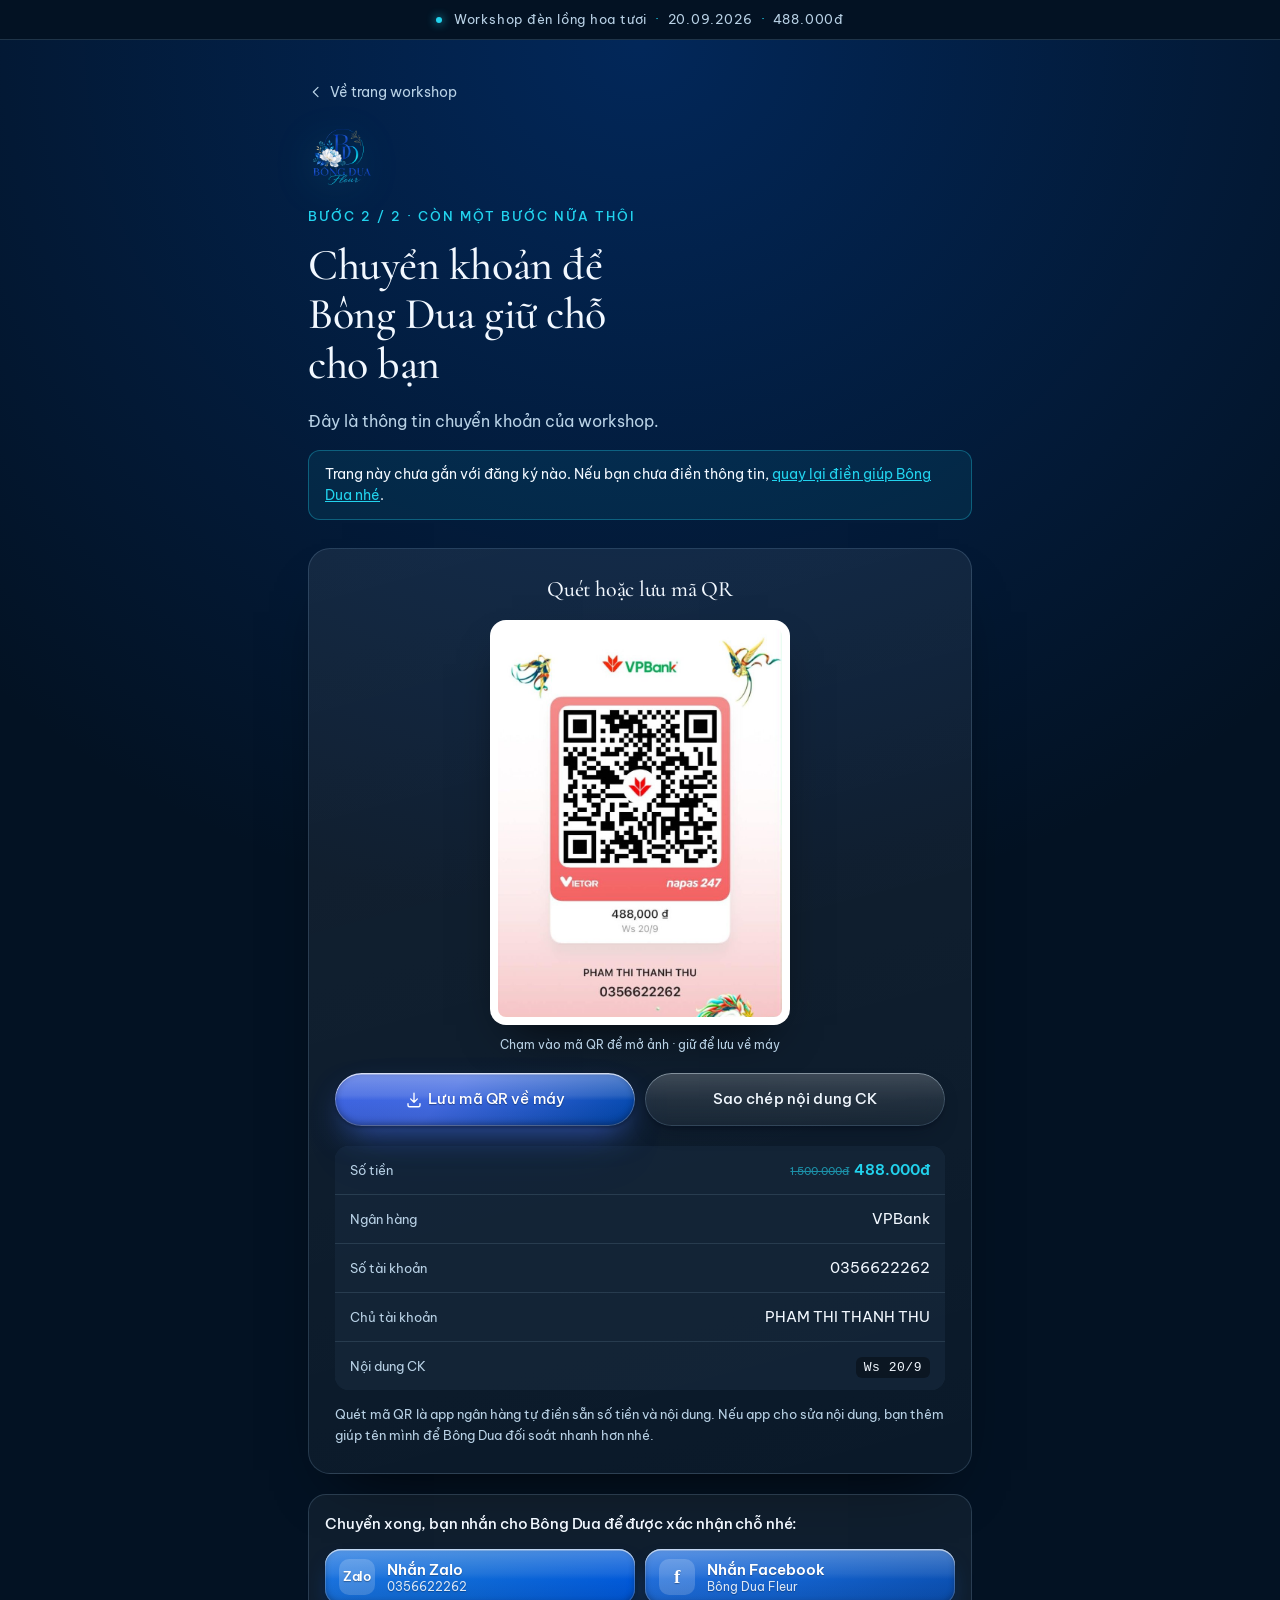
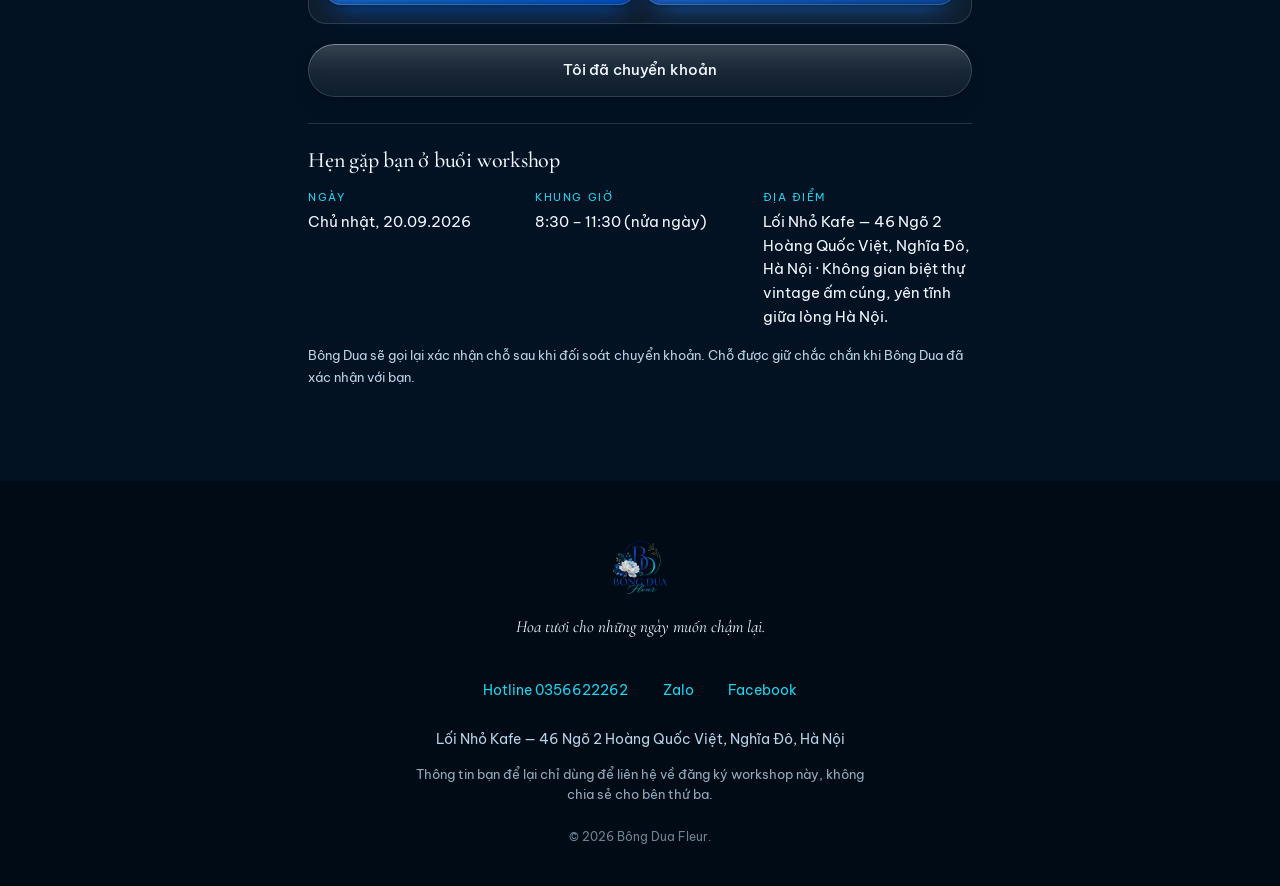
==== commit 2030f65b: "Font Italianno cho 'bằng hoa' + giá gốc 1.500.000đ gạch ngang, ưu đãi 488.000đ - Chữ 'bằng hoa' dùng" ====
--- a/thanh-toan.html
+++ b/thanh-toan.html
@@ -14,7 +14,7 @@
 
 <link rel="preconnect" href="https://fonts.googleapis.com">
 <link rel="preconnect" href="https://fonts.gstatic.com" crossorigin>
-<link href="https://fonts.googleapis.com/css2?family=Be+Vietnam+Pro:wght@300;400;500;600&family=Cormorant+Garamond:ital,wght@0,400;0,500;0,600;1,400&display=swap" rel="stylesheet">
+<link href="https://fonts.googleapis.com/css2?family=Be+Vietnam+Pro:wght@300;400;500;600&family=Cormorant+Garamond:wght@400;500;600&display=swap" rel="stylesheet">
 
 <link rel="preload" as="image" href="assets/img/payment-qr-760.jpg" fetchpriority="high">
 <link rel="stylesheet" href="assets/css/styles.css">
@@ -43,7 +43,7 @@
     </a>
 
     <header class="paypage__head">
-      <img class="paypage__logo" src="assets/img/logo-400.png" srcset="assets/img/logo-400.png 400w, assets/img/logo-800.png 800w" sizes="76px" width="1254" height="1254" alt="Bông Dua Fleur">
+      <img class="paypage__logo" src="assets/img/logo-400.png" srcset="assets/img/logo-400.png 400w" sizes="76px" width="1254" height="1254" alt="Bông Dua Fleur">
       <p class="eyebrow">Bước 2 / 2 <span aria-hidden="true">·</span> Còn một bước nữa thôi</p>
       <h1 class="paypage__title">Chuyển khoản để Bông&nbsp;Dua giữ chỗ cho bạn</h1>
       <p class="paypage__hello" id="pay-hello"></p>
@@ -75,7 +75,7 @@
       </div>
 
       <dl class="pay__rows">
-        <div><dt>Số tiền</dt><dd class="pay__amount" data-cfg="event.priceLabel">488.000đ</dd></div>
+        <div><dt>Số tiền</dt><dd class="pay__amount"><s class="price-old" data-cfg-row="promo" data-cfg="event.priceOriginal">1.500.000đ</s> <span data-cfg="event.priceLabel">488.000đ</span></dd></div>
         <div id="row-bank"><dt>Ngân hàng</dt><dd id="pay-bank">—</dd></div>
         <div id="row-acc"><dt>Số tài khoản</dt><dd id="pay-acc">—</dd></div>
         <div id="row-name"><dt>Chủ tài khoản</dt><dd id="pay-name">—</dd></div>
--- a/assets/css/styles.css
+++ b/assets/css/styles.css
@@ -242,6 +242,45 @@
   .btn__spin { animation-duration: 2s; }
 }
 
+/* ------------------------------------------------------------ GIÁ / ƯU ĐÃI */
+/* Giá gốc gạch ngang: cố ý mảnh và mờ hơn để mắt rơi vào giá thật trước.
+   Dùng thẻ <s> nên trình đọc màn hình cũng hiểu đây là giá đã bỏ. */
+.price-old {
+  font-size: .74em;
+  font-weight: 400;
+  opacity: .62;
+  text-decoration-thickness: 1px;
+  margin-right: .15em;
+  white-space: nowrap;
+}
+
+.hero__promo {
+  display: flex; flex-wrap: wrap; align-items: center; gap: 8px 10px;
+  margin: 0 0 10px;
+  font-size: 12.5px; line-height: 1.5;
+  color: var(--snow-soft);
+}
+.hero__promo strong { color: var(--snow); font-weight: 600; }
+.hero__promo-tag {
+  flex: 0 0 auto;
+  padding: 4px 11px;
+  border-radius: 999px;
+  font-size: 11px; font-weight: 600;
+  letter-spacing: .08em; text-transform: uppercase;
+  color: #04161F;
+  background: linear-gradient(135deg, #5FE3F7 0%, var(--aqua) 100%);
+  box-shadow:
+    inset 0 1px 0 rgba(255, 255, 255, .55),
+    0 6px 16px -8px rgba(34, 211, 238, .85);
+}
+
+.value__promo {
+  margin: 8px 0 0;
+  font-size: 14.5px;
+  color: var(--aqua-deep);
+}
+.value__promo strong { font-weight: 600; }
+
 /* ---------------------------------------------------------- ANNOUNCEMENT */
 .announce {
   background: var(--navy);
@@ -296,7 +335,7 @@
   position: static; z-index: 1;
   width: 100%; max-width: var(--maxw);
   margin-inline: auto;
-  padding: 20px var(--gut) 34px;
+  padding: 18px var(--gut) 26px;
   display: flex; flex-direction: column; justify-content: center;
 }
 
@@ -315,18 +354,43 @@
   letter-spacing: -0.015em;
   margin: 0 0 18px;
 }
+/* Chữ TRẮNG + quầng sáng, không dùng gradient nữa.
+   Bản trước tô gradient aqua->royal, nhưng đặt trên ảnh nền tối thì chính chữ
+   cũng tối nên bị chìm. Nền đã tối sẵn thì chữ trắng là tương phản cao nhất,
+   quầng sáng xanh chỉ để tạo chất lung linh chứ không phải để tạo màu chữ.
+
+   Chữ nay là màu đặc nên dùng thẳng text-shadow được (rẻ hơn filter), và cũng
+   không còn rủi ro chữ biến mất ở trình duyệt thiếu background-clip: text. */
 .hero__title em {
-  font-style: italic;
-  background: linear-gradient(100deg, var(--aqua) 0%, #7FC5FF 60%, var(--royal) 100%);
-  -webkit-background-clip: text; background-clip: text;
-  color: transparent;
+  /* Font thư pháp Italianno. Đã kiểm: có đủ dấu tiếng Việt (chữ "bằng" hiện
+     đúng dấu huyền + dấu á). Nét mảnh và thấp hơn Cormorant nhiều nên phải
+     phóng to gần gấp đôi và kéo line-height xuống thì mới cân với dòng trên. */
+  font-family: 'Italianno', 'Cormorant Garamond', cursive;
+  font-style: normal;
+  font-size: clamp(48px, 13.2vw, 104px);
+  /* Nét Italianno tràn ra NGOÀI hộp dòng khá nhiều (dấu huyền vươn lên, đuôi
+     chữ g kéo xuống ~1.24em trong khi hộp dòng chỉ .8em). Để line-height quá
+     thấp là dấu của "bằng" đâm vào đuôi chữ "g" ở dòng trên. Đã đo lại: với
+     line-height 1.0 + đẩy xuống .14em thì hai dòng không chạm nhau nữa. */
+  line-height: 1.0;
+  letter-spacing: .01em;
+  display: inline-block;
+  margin-top: .14em;
+  color: #fff;
+  text-shadow:
+    /* quầng sáng: sát chữ -> loang rộng dần */
+    0 0 16px rgba(34, 211, 238, .55),
+    0 0 40px rgba(34, 211, 238, .32),
+    0 0 72px rgba(65, 105, 225, .30),
+    /* bóng tối mảnh để chữ vẫn đọc được khi rơi vào vùng ảnh sáng */
+    0 2px 4px rgba(3, 18, 35, .55);
 }
 
 .hero__sub {
   font-size: clamp(14.5px, 3.9vw, 19px);
   color: var(--snow-soft);
   max-width: 46ch;
-  margin: 0 0 16px;
+  margin: 0 0 12px;
 }
 
 /* Mobile: 4 thông tin gộp thành một dòng ngăn bằng dấu chấm giữa -> tiết kiệm
@@ -335,8 +399,8 @@
 .hero__facts {
   display: flex; flex-wrap: wrap; align-items: baseline;
   gap: 4px 0;
-  margin: 0 0 18px;
-  padding: 12px 0 0;
+  margin: 0 0 14px;
+  padding: 10px 0 0;
   border-top: 1px solid var(--line-dark);
   max-width: 520px;
 }
@@ -449,96 +513,11 @@
   }
 }
 
-/* -------------------------------------------------------------- CÂU CHUYỆN */
-.story {
-  background:
-    radial-gradient(110% 70% at 18% 0%, rgba(0,71,171,.34) 0%, rgba(3,18,35,0) 60%),
-    var(--navy);
-  color: var(--snow);
-  padding: var(--sec) 0;
-}
-.story .section-title { color: var(--snow); max-width: 20ch; }
-
-.story__head { max-width: 720px; }
-.story__lead {
-  font-family: var(--f-display);
-  font-style: italic;
-  font-size: clamp(19px, 4.8vw, 26px);
-  line-height: 1.42;
-  color: var(--snow);
-  max-width: 34ch;
-  margin: 0;
-}
-
-.story__flow {
-  display: grid; gap: 52px;
-  margin-top: 48px;
-  position: relative;
-}
-
-.story__beat { display: grid; gap: 20px; }
-
-.story__fig { margin: 0; }
-.story__fig img {
-  width: 100%; border-radius: var(--r);
-  aspect-ratio: 4 / 5; object-fit: cover; object-position: 50% 40%;
-  box-shadow: 0 30px 60px -34px rgba(0, 0, 0, .95);
-}
-
-.story__time {
-  margin: 0 0 8px;
-  font-size: 11.5px; letter-spacing: .16em; text-transform: uppercase;
-  color: var(--aqua);
-}
-.story__time::before {
-  content: ''; display: inline-block;
-  width: 22px; height: 1px; margin-right: 10px; vertical-align: 4px;
-  background: var(--aqua); opacity: .7;
-}
-.story__text h3 {
-  font-family: var(--f-display);
-  font-size: clamp(24px, 6.2vw, 34px);
-  line-height: 1.18;
-  margin: 0 0 .55em;
-  max-width: 17ch;
-}
-.story__text p:not(.story__time) { color: var(--snow-soft); font-size: 15.5px; max-width: 46ch; }
-.story__text p:last-child { margin-bottom: 0; }
-.story__text em { color: var(--snow); font-style: italic; }
-
-.story__close {
-  margin: 52px 0 26px;
-  font-family: var(--f-display);
-  font-size: clamp(21px, 5vw, 30px);
-  line-height: 1.38;
-  color: var(--snow-soft);
-  max-width: 30ch;
-}
-.story__close strong { color: var(--snow); font-weight: 500; }
-.story__cta { margin: 0; }
-.story__cta .btn { width: 100%; }
-
-@media (min-width: 760px) {
-  .story__cta .btn { width: auto; }
-}
-
-@media (min-width: 900px) {
-  .story__flow { gap: 96px; margin-top: 64px; }
-  .story__beat {
-    grid-template-columns: 1fr 1fr;
-    gap: 56px;
-    align-items: center;
-  }
-  /* Nhịp so le: ảnh trái - phải - trái, mắt đi zigzag xuống trang. */
-  .story__beat:nth-child(even) .story__fig { order: 2; }
-  .story__beat:nth-child(even) .story__text { order: 1; }
-  .story__fig img { aspect-ratio: 3 / 4; }
-  .story__beat:nth-child(2) .story__fig img { aspect-ratio: 4 / 3; }
-  .story__close { margin: 76px 0 30px; }
-}
-
 /* ------------------------------------------------------------------ ACTS */
 .acts { background: var(--pearl-2); padding: var(--sec) 0; }
+/* Tiêu đề này ngắn, bỏ giới hạn 18ch của .section-title để nó nằm gọn một dòng
+   trên desktop. Trên điện thoại vẫn tự xuống dòng theo bề ngang màn hình. */
+.acts .section-title { max-width: none; }
 .acts__list { display: grid; gap: 44px; margin-top: 40px; }
 
 .act__fig { margin: 0 0 18px; }
@@ -905,7 +884,7 @@
 }
 .sticky.is-on { transform: translateY(0); }
 .sticky__info { display: flex; flex-direction: column; line-height: 1.25; min-width: 0; }
-.sticky__price { color: var(--snow); font-size: 16px; font-weight: 600; }
+.sticky__price { color: var(--snow); font-size: 15.5px; font-weight: 600; white-space: nowrap; }
 .sticky__date { color: var(--aqua); font-size: 11.5px; letter-spacing: .1em; text-transform: uppercase; }
 .sticky .btn { flex: 0 0 auto; }
 @media (min-width: 900px) { .sticky { display: none; } }
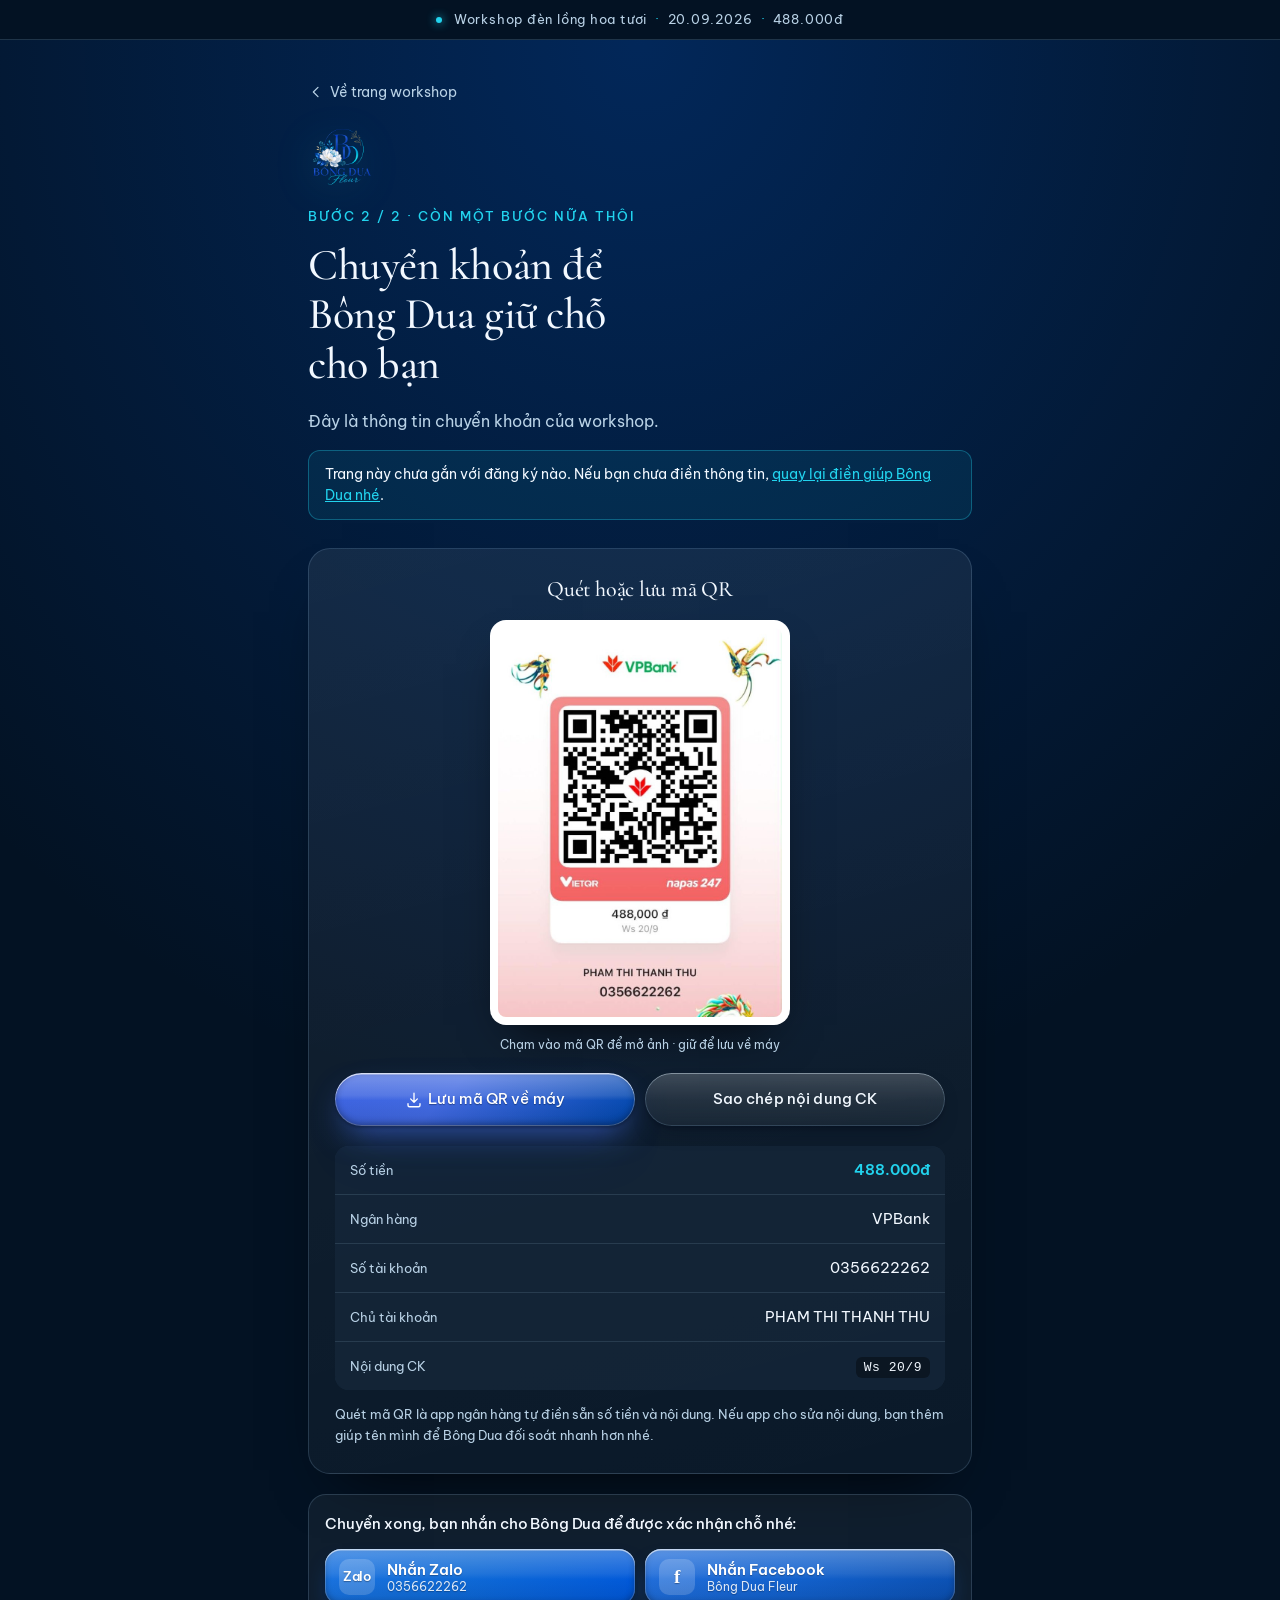
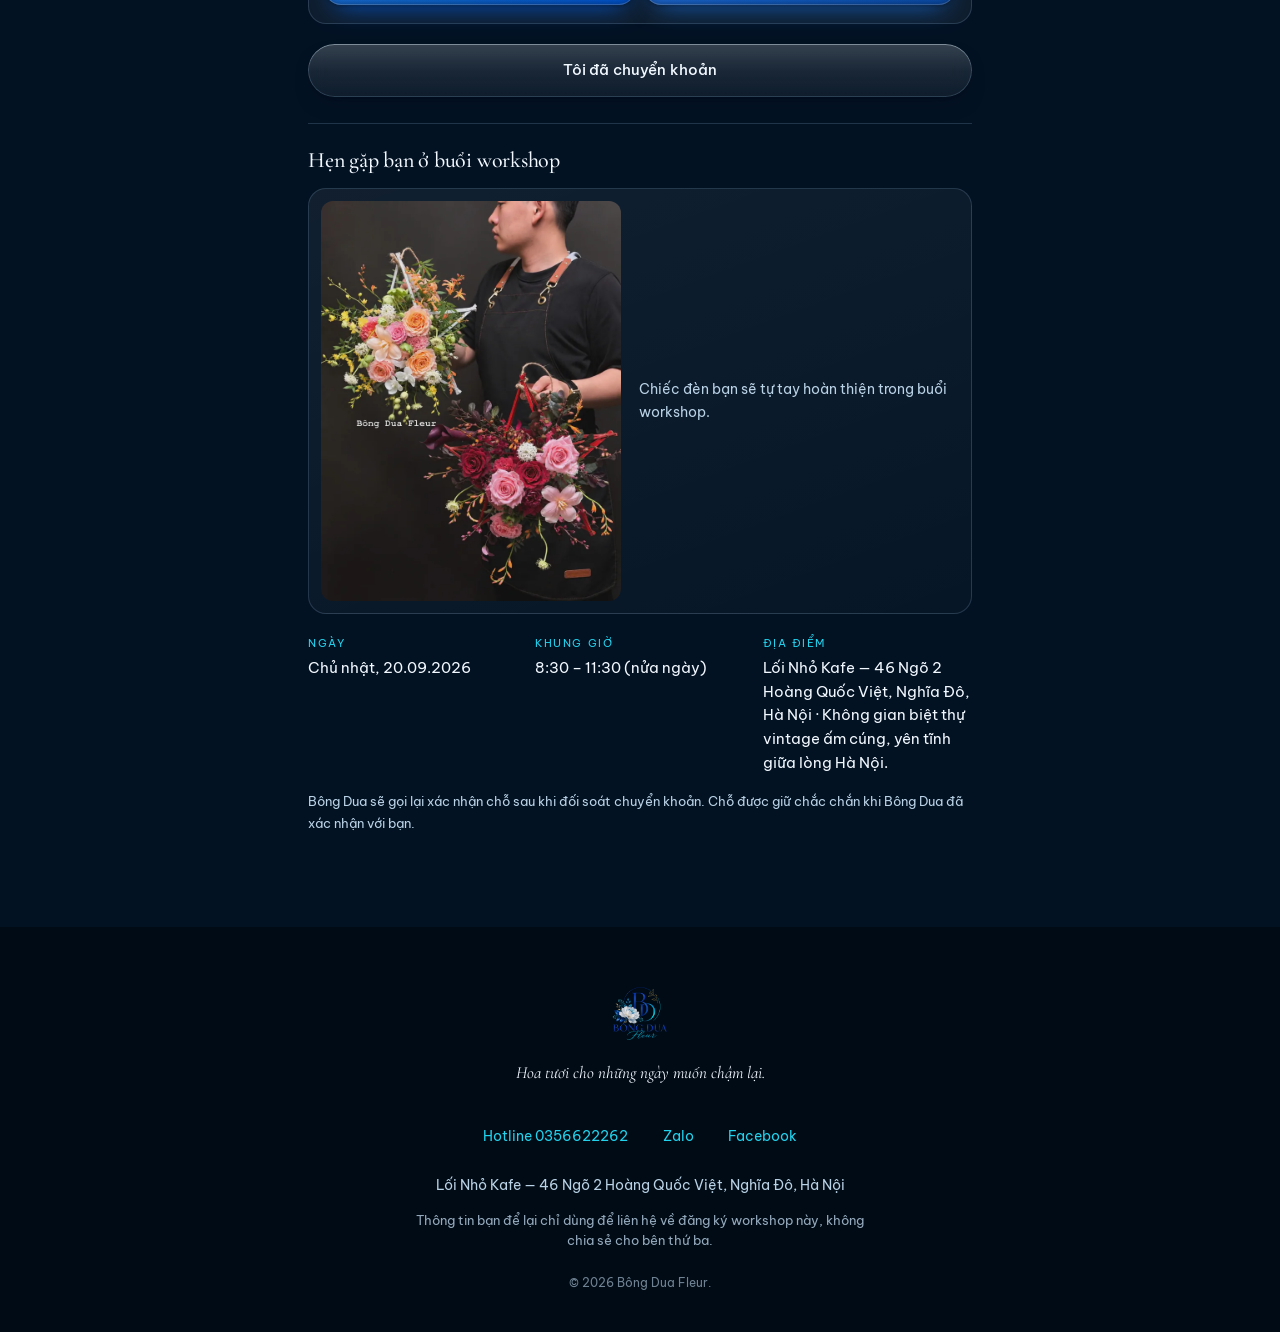
==== commit 6cfe8474: "Them anh hai chiec den vao phan thanh qua va trang chuyen khoan - Phan Thanh qua nay co HAI anh canh" ====
--- a/thanh-toan.html
+++ b/thanh-toan.html
@@ -103,6 +103,19 @@
     <!-- ═══════════════════════════════ NHẮC LẠI ════════════════════════ -->
     <section class="paypage__recap" aria-labelledby="recap-title">
       <h2 class="paypage__recaptitle" id="recap-title">Hẹn gặp bạn ở buổi workshop</h2>
+
+      <!-- Nhắc lại khách đang trả tiền cho cái gì, ngay lúc họ chuyển khoản. -->
+      <figure class="paypage__proof">
+        <picture>
+          <source type="image/webp" sizes="(min-width: 620px) 300px, 88vw"
+            srcset="assets/img/thanh-qua-doi-720.webp 720w, assets/img/thanh-qua-doi-1086.webp 1086w">
+          <img src="assets/img/thanh-qua-doi-720.jpg" width="1086" height="1448" loading="lazy" decoding="async"
+            sizes="(min-width: 620px) 300px, 88vw"
+            srcset="assets/img/thanh-qua-doi-720.jpg 720w, assets/img/thanh-qua-doi-1086.jpg 1086w"
+            alt="Người mặc tạp dề cầm hai chiếc đèn lồng ngôi sao hoa tươi, một chiếc tông cam hồng và một chiếc tông đỏ mận.">
+        </picture>
+        <figcaption>Chiếc đèn bạn sẽ tự tay hoàn thiện trong buổi workshop.</figcaption>
+      </figure>
       <dl class="paypage__recaplist">
         <div><dt>Ngày</dt><dd data-cfg="event.dateLabel">Chủ nhật, 20.09.2026</dd></div>
         <div><dt>Khung giờ</dt><dd data-cfg="info.time">Nửa ngày</dd></div>
--- a/assets/css/styles.css
+++ b/assets/css/styles.css
@@ -242,44 +242,278 @@
   .btn__spin { animation-duration: 2s; }
 }
 
-/* ------------------------------------------------------------ GIÁ / ƯU ĐÃI */
-/* Giá gốc gạch ngang: cố ý mảnh và mờ hơn để mắt rơi vào giá thật trước.
-   Dùng thẻ <s> nên trình đọc màn hình cũng hiểu đây là giá đã bỏ. */
-.price-old {
-  font-size: .74em;
-  font-weight: 400;
-  opacity: .62;
-  text-decoration-thickness: 1px;
-  margin-right: .15em;
-  white-space: nowrap;
-}
-
-.hero__promo {
-  display: flex; flex-wrap: wrap; align-items: center; gap: 8px 10px;
+/* ------------------------------------------------------------ THẺ ƯU ĐÃI */
+/* Nguyên tắc thiết kế ở đây:
+   1. NEO GIÁ — giá gốc phải đọc được (không quá mờ) thì con số 488.000đ mới
+      có ý nghĩa. Nhưng nó nhỏ và gạch ngang để mắt dừng ở giá thật.
+   2. MỘT ĐIỂM NHÌN DUY NHẤT — chỉ số tiền được to. Mọi thứ khác nhường chỗ.
+   3. GIẢM GIÁ NÓI BẰNG % — "−67%" đập vào mắt nhanh hơn "tiết kiệm 1.012.000đ",
+      nên % đứng trước, số tiền tiết kiệm nói sau ở dòng phụ.
+   4. HẠN CHÓT PHẢI CÓ HẬU QUẢ — "còn 14 ngày" chỉ có sức nặng khi kèm câu
+      "sau 10.09 giá về 1.500.000đ".
+   5. THẺ TỐI TRÊN NỀN SÁNG — đặt thẻ tối giữa section nền pearl tạo tương phản
+      mạnh nhất trang, mắt bị hút vào mà không cần màu chói.
+   Toàn bộ số liệu do core.js dựng từ config, hết hạn là thẻ tự biến mất. */
+.offer {
+  position: relative;
+  border-radius: 20px;
+  padding: 18px 20px 20px;
+  color: var(--snow);
+  background:
+    radial-gradient(120% 100% at 0% 0%, rgba(0, 71, 171, .55) 0%, rgba(6, 27, 49, 0) 60%),
+    linear-gradient(160deg, #0A2340 0%, #061B31 100%);
+  box-shadow:
+    inset 0 1px 0 rgba(255, 255, 255, .14),
+    0 2px 4px rgba(2, 12, 26, .3),
+    0 18px 44px -22px rgba(0, 71, 171, .7);
+}
+/* Viền gradient mảnh — cách tạo cảm giác "đắt" mà không cần màu sặc sỡ */
+.offer::before {
+  content: '';
+  position: absolute; inset: 0;
+  border-radius: inherit;
+  padding: 1px;
+  background: linear-gradient(150deg, rgba(34, 211, 238, .75), rgba(65, 105, 225, .35) 45%, rgba(255, 255, 255, .08));
+  -webkit-mask: linear-gradient(#000 0 0) content-box, linear-gradient(#000 0 0);
+  -webkit-mask-composite: xor;
+          mask: linear-gradient(#000 0 0) content-box, linear-gradient(#000 0 0);
+          mask-composite: exclude;
+  pointer-events: none;
+}
+
+.offer__top {
+  display: flex; align-items: center; flex-wrap: wrap; gap: 8px 10px;
+  margin-bottom: 12px;
+}
+.offer__pct {
+  flex: 0 0 auto;
+  padding: 5px 11px;
+  border-radius: 999px;
+  font-size: 13px; font-weight: 700; letter-spacing: .01em;
+  font-variant-numeric: tabular-nums;
+  color: #04161F;
+  background: linear-gradient(135deg, #7BEBFB 0%, var(--aqua) 100%);
+  box-shadow:
+    inset 0 1px 0 rgba(255, 255, 255, .6),
+    0 6px 16px -8px rgba(34, 211, 238, .9);
+}
+.offer__label {
+  font-size: 12px; font-weight: 500;
+  letter-spacing: .1em; text-transform: uppercase;
+  color: var(--aqua);
+}
+
+.offer__prices {
+  display: flex; align-items: baseline; flex-wrap: wrap; gap: 0 10px;
   margin: 0 0 10px;
-  font-size: 12.5px; line-height: 1.5;
+}
+.offer__old {
+  font-size: 17px; font-weight: 400;
+  color: var(--snow-soft); opacity: .75;
+  text-decoration-thickness: 1.5px;
+  font-variant-numeric: tabular-nums;
+}
+.offer__new {
+  font-size: clamp(34px, 9vw, 46px);
+  font-weight: 600; line-height: 1;
+  letter-spacing: -.02em;
+  color: #fff;
+  font-variant-numeric: tabular-nums;
+  /* Quầng sáng quanh con số — đây là thứ mắt phải dừng lại đầu tiên trong
+     cả khối. Ba lớp loang dần, cộng một bóng tối mảnh để chữ vẫn tách khỏi
+     nền kính khi phía sau rơi vào vùng ảnh sáng. */
+  text-shadow:
+    0 0 14px rgba(255, 255, 255, .45),
+    0 0 34px rgba(34, 211, 238, .55),
+    0 0 64px rgba(65, 105, 225, .40),
+    0 2px 5px rgba(2, 12, 26, .6);
+}
+.offer__unit { font-size: 14px; color: var(--snow-soft); }
+
+.offer__note {
+  margin: 0 0 12px;
+  font-size: 13.5px; line-height: 1.55;
   color: var(--snow-soft);
 }
-.hero__promo strong { color: var(--snow); font-weight: 600; }
-.hero__promo-tag {
+
+.offer__deadline {
+  display: flex; align-items: center; gap: 9px;
+  margin: 0;
+  padding-top: 12px;
+  border-top: 1px solid rgba(160, 205, 235, .16);
+  font-size: 13px; font-weight: 500;
+  color: var(--aqua);
+}
+.offer__dot {
   flex: 0 0 auto;
-  padding: 4px 11px;
+  width: 8px; height: 8px; border-radius: 50%;
+  background: var(--aqua);
+  box-shadow: 0 0 0 0 rgba(34, 211, 238, .6);
+  animation: offer-pulse 2.4s ease-out infinite;
+}
+@keyframes offer-pulse {
+  0%   { box-shadow: 0 0 0 0 rgba(34, 211, 238, .55); }
+  70%  { box-shadow: 0 0 0 9px rgba(34, 211, 238, 0); }
+  100% { box-shadow: 0 0 0 0 rgba(34, 211, 238, 0); }
+}
+
+/* --- Khu vực hành động nằm NGAY TRONG thẻ ---
+   Gộp giá, quyền lợi, nút bấm và dòng trấn an vào một khối duy nhất: mắt
+   không phải nhảy qua lại giữa "giá ở đây, nút ở kia". Đường kẻ mảnh ngăn
+   phần thông tin với phần hành động. */
+.offer__act {
+  width: 100%;
+  margin-top: 11px;
+  padding-top: 11px;
+  border-top: 1px solid rgba(160, 205, 235, .18);
+}
+.offer__act .hero__cta { margin-bottom: 9px; }
+.offer__act .hero__reassure { margin: 0; font-size: 11.5px; }
+
+/* Dòng ngày / giờ / địa điểm trong thẻ */
+.offer__when {
+  width: 100%;
+  margin: 0 0 10px;
+  font-size: 12.5px; line-height: 1.45;
+  color: var(--snow-soft);
+}
+.offer__when span { color: var(--aqua); margin: 0 7px; }
+
+/* --- Hàng quyền lợi trong thẻ --- */
+.offer__perks {
+  display: flex; flex-wrap: wrap;
+  gap: 6px 14px;
+  margin: 0;
+  padding-top: 12px;
+  border-top: 1px solid rgba(160, 205, 235, .16);
+  list-style: none;
+}
+.offer__perks li {
+  display: flex; align-items: center; gap: 6px;
+  font-size: 12.5px; line-height: 1.35;
+  color: var(--snow);
+}
+.offer__tick {
+  flex: 0 0 auto;
+  position: relative;
+  width: 15px; height: 15px; border-radius: 50%;
+  background: linear-gradient(135deg, #7BEBFB 0%, var(--aqua) 100%);
+}
+.offer__tick::before {
+  content: '';
+  position: absolute; left: 50%; top: 46%;
+  width: 3.5px; height: 7px;
+  border: solid #04161F;
+  border-width: 0 1.7px 1.7px 0;
+  transform: translate(-50%, -50%) rotate(45deg);
+}
+
+/* Đếm ngược dạng viên pill, dùng ở bản gọn — nằm cạnh giá cho đỡ tốn dòng */
+.offer__deadline--pill {
+  padding: 5px 12px 5px 10px;
   border-radius: 999px;
-  font-size: 11px; font-weight: 600;
-  letter-spacing: .08em; text-transform: uppercase;
-  color: #04161F;
-  background: linear-gradient(135deg, #5FE3F7 0%, var(--aqua) 100%);
+  border: 1px solid rgba(34, 211, 238, .42);
+  background: rgba(34, 211, 238, .12);
+  align-self: center;
+}
+
+/* --- Bản gọn dùng ở banner ---
+   Ở đây chiều cao là tài nguyên quý: mỗi pixel thêm vào là nút "Giữ chỗ" tiến
+   gần hơn tới mép dưới màn hình. Nên bản này gộp tất cả thành một khối phẳng,
+   bỏ đường kẻ ngang, cho hạn chót nằm cùng hàng với giá. */
+/* Bản gọn ở banner là chỗ DUY NHẤT trên trang mà kính mờ có ý nghĩa thật:
+   phía sau nó là ảnh banner. Nền để trong mờ thay vì đặc, thêm blur +
+   saturate -> màu hoa và ánh đèn phía sau ngấm qua thẻ, thẻ hoà vào ảnh chứ
+   không phải một khối navy dán đè lên. Ở các thẻ khác (đặt trên nền phẳng)
+   vẫn giữ nền đặc, vì kính đặt trên mảng màu phẳng chỉ ra một hộp đục. */
+.offer--slim {
+  display: flex; flex-wrap: wrap; align-items: baseline;
+  gap: 6px 12px;
+  padding: 13px 15px 15px;
+  border-radius: 20px;
+  margin-bottom: 14px;
+  background:
+    radial-gradient(130% 120% at 0% 0%, rgba(0, 71, 171, .40) 0%, rgba(6, 27, 49, 0) 66%),
+    linear-gradient(158deg, rgba(10, 44, 82, .55) 0%, rgba(4, 18, 34, .68) 100%);
+  -webkit-backdrop-filter: blur(22px) saturate(1.5);
+          backdrop-filter: blur(22px) saturate(1.5);
   box-shadow:
-    inset 0 1px 0 rgba(255, 255, 255, .55),
-    0 6px 16px -8px rgba(34, 211, 238, .85);
-}
-
-.value__promo {
-  margin: 8px 0 0;
-  font-size: 14.5px;
-  color: var(--aqua-deep);
-}
-.value__promo strong { font-weight: 600; }
+    inset 0 1.5px 0 rgba(255, 255, 255, .22),
+    0 2px 4px rgba(2, 12, 26, .35),
+    0 20px 46px -24px rgba(0, 0, 0, .9);
+}
+/* Không có backdrop-filter -> tăng độ đục để chữ vẫn đọc được trên ảnh */
+@supports not ((-webkit-backdrop-filter: blur(1px)) or (backdrop-filter: blur(1px))) {
+  .offer--slim {
+    background:
+      radial-gradient(130% 120% at 0% 0%, rgba(0, 71, 171, .5) 0%, rgba(6, 27, 49, 0) 66%),
+      linear-gradient(158deg, rgba(8, 36, 68, .92) 0%, rgba(3, 15, 29, .95) 100%);
+  }
+}
+.offer--slim .offer__top { width: 100%; margin-bottom: 4px; gap: 6px 8px; }
+.offer--slim .offer__pct { padding: 3px 10px; font-size: 12.5px; }
+.offer--slim .offer__label { font-size: 10.5px; letter-spacing: .08em; }
+.offer--slim .offer__prices {
+  width: 100%; margin-bottom: 0; gap: 4px 10px; align-items: center;
+}
+.offer--slim .offer__old { font-size: 14.5px; }
+.offer--slim .offer__new { font-size: clamp(33px, 8.8vw, 42px); }
+.offer--slim .offer__unit { display: none; }
+.offer--slim .offer__deadline {
+  margin: 0; border: 0;
+  font-size: 12px; gap: 7px;
+}
+.offer--slim .offer__deadline--pill {
+  border: 1px solid rgba(34, 211, 238, .42);
+  padding: 5px 12px 5px 10px;
+}
+.offer--slim .offer__perks {
+  width: 100%;
+  margin-top: 9px; padding-top: 9px;
+  gap: 4px 10px;
+}
+.offer--slim .offer__perks li { font-size: 11px; gap: 5px; }
+.offer--slim .offer__tick { width: 13px; height: 13px; }
+.offer--slim .offer__tick::before { width: 3px; height: 6px; border-width: 0 1.5px 1.5px 0; }
+
+/* --- Trong phần "Bạn nhận được gì": thẻ tối nổi bật trên nền pearl --- */
+.value__offer {
+  margin-top: 30px;
+  padding: 0;
+}
+.value__offer .btn { margin-top: 14px; }
+.value__price {
+  margin: 10px 0 0;
+  font-size: 13px;
+  color: var(--ink-soft);
+  text-align: center;
+}
+
+/* --- Trong closing --- */
+.closing__offer {
+  max-width: 420px;
+  margin: 0 auto 24px;
+  text-align: left;
+}
+
+/* --- Ngay trên form đăng ký --- */
+.signup [data-offer] { margin: 22px 0 4px; }
+
+@media (min-width: 620px) {
+  .value__offer {
+    display: grid;
+    grid-template-columns: 1.15fr .85fr;
+    align-items: center;
+    gap: 22px;
+  }
+  .value__offer .btn { margin-top: 0; }
+  .value__price { grid-column: 2; margin-top: 10px; text-align: left; }
+  .value__offer > div:first-child { grid-row: 1 / span 2; }
+}
+
+@media (prefers-reduced-motion: reduce) {
+  .offer__dot { animation: none; }
+}
 
 /* ---------------------------------------------------------- ANNOUNCEMENT */
 .announce {
@@ -315,7 +549,11 @@
 .hero__media {
   position: relative;
   width: 100%;
-  aspect-ratio: 16 / 9;
+  /* 2/1 đúng bằng tỉ lệ ảnh gốc -> KHÔNG cắt mất gì, mà lại thấp hơn 16/9
+     24px, đủ để nút Giữ chỗ còn nằm trong màn hình đầu. */
+  /* 2.1/1 - cắt rất nhẹ so với tỉ lệ gốc 2/1, đổi lấy chỗ cho thẻ ưu đãi
+     nay đã chứa cả nút bấm. Chủ thể nằm giữa khung nên không mất gì. */
+  aspect-ratio: 2.1 / 1;
   overflow: hidden;
 }
 .hero__media img {
@@ -335,15 +573,15 @@
   position: static; z-index: 1;
   width: 100%; max-width: var(--maxw);
   margin-inline: auto;
-  padding: 18px var(--gut) 26px;
+  padding: 12px var(--gut) 18px;
   display: flex; flex-direction: column; justify-content: center;
 }
 
 /* Logo đặt đè lên băng ảnh để không tốn thêm chiều cao của màn hình đầu. */
 .hero__logo {
   position: absolute; z-index: 2;
-  top: 14px; left: var(--gut);
-  width: 62px; height: auto; margin: 0;
+  top: 12px; left: var(--gut);
+  width: 56px; height: auto; margin: 0;
   filter: drop-shadow(0 4px 18px rgba(3, 18, 35, .9));
 }
 
@@ -352,7 +590,7 @@
   font-size: clamp(38px, 11.5vw, 104px);
   line-height: 1.0;
   letter-spacing: -0.015em;
-  margin: 0 0 18px;
+  margin: 0 0 13px;
 }
 /* Chữ TRẮNG + quầng sáng, không dùng gradient nữa.
    Bản trước tô gradient aqua->royal, nhưng đặt trên ảnh nền tối thì chính chữ
@@ -390,32 +628,9 @@
   font-size: clamp(14.5px, 3.9vw, 19px);
   color: var(--snow-soft);
   max-width: 46ch;
-  margin: 0 0 12px;
-}
-
-/* Mobile: 4 thông tin gộp thành một dòng ngăn bằng dấu chấm giữa -> tiết kiệm
-   ~66px chiều cao, đủ để CTA vẫn nằm trong màn hình đầu. Nhãn dt được ẩn khỏi
-   mắt nhưng trình đọc màn hình vẫn đọc được. */
-.hero__facts {
-  display: flex; flex-wrap: wrap; align-items: baseline;
-  gap: 4px 0;
-  margin: 0 0 14px;
-  padding: 10px 0 0;
-  border-top: 1px solid var(--line-dark);
-  max-width: 520px;
-}
-.hero__facts > div { display: flex; align-items: baseline; }
-.hero__facts > div + div::before {
-  content: '·'; color: var(--aqua); margin: 0 8px; flex: 0 0 auto;
-}
-.hero__facts dt {
-  position: absolute; width: 1px; height: 1px;
-  overflow: hidden; clip-path: inset(50%); white-space: nowrap;
-}
-.hero__facts dd { font-size: 13.5px; line-height: 1.4; color: var(--snow); }
-.hero__facts .is-price { font-weight: 600; color: var(--aqua); }
-
-/* Hai nút nằm cùng một hàng trên điện thoại: nút chính co giãn, nút phụ vừa chữ. */
+  margin: 0 0 10px;
+}
+
 /* Nhãn dài chỉ hiện từ tablet trở lên, để hai nút vừa một hàng trên điện thoại. */
 .wide-only { display: none; }
 @media (min-width: 720px) { .wide-only { display: inline; } }
@@ -441,7 +656,7 @@
   }
   /* Cô gái và chiếc đèn hoa nằm hơi lệch phải -> đẩy khung sang phải để chữ
      bên trái không đè lên chủ thể. */
-  .hero__media img { object-position: 64% 50%; }
+  .hero__media img { object-position: 35% 50%; }
   /* Bóng dồn về bên trái - nơi có chữ. Bên phải để sáng cho thấy rõ vòm hoa. */
   .hero__scrim {
     background:
@@ -457,23 +672,9 @@
     max-width: min(var(--maxw), 100%);
   }
   .hero__logo { position: static; width: 96px; margin: 0 0 22px; }
-  /* Desktop: trả lại dạng bảng 4 cột có nhãn. */
-  .hero__facts {
-    display: grid; grid-template-columns: repeat(4, minmax(0, 1fr));
-    gap: 12px 16px; padding-top: 16px; margin-bottom: 26px;
-  }
-  .hero__facts > div { display: block; }
-  .hero__facts > div + div::before { content: none; }
-  .hero__facts dt {
-    position: static; width: auto; height: auto; clip-path: none;
-    font-size: 10.5px; letter-spacing: .16em; text-transform: uppercase;
-    color: var(--aqua); margin-bottom: 3px;
-  }
-  .hero__facts dd { font-size: 14.5px; }
-  .hero__facts .is-price { color: var(--snow); }
   .hero__cta { gap: 12px; }
   .hero__cta .btn--primary, .hero__cta .btn--ghost { flex: 0 0 auto; padding-inline: 28px; }
-  .hero__sub, .hero__facts { max-width: 44ch; }
+  .hero__sub { max-width: 44ch; }
   /* Chữ nằm đè lên ảnh -> dùng bóng chữ thay vì dìm cả tấm ảnh cho tối. */
   .hero__inner :where(h1, p, dt, dd) {
     text-shadow: 0 1px 2px rgba(3, 18, 35, .6), 0 2px 22px rgba(3, 18, 35, .8);
@@ -559,6 +760,17 @@
 
 .proof__grid { display: grid; gap: 34px; }
 
+/* Hai ảnh thành quả đặt cạnh nhau: đây chính là bằng chứng cho câu "mỗi chiếc
+   một dáng". Một ảnh thì khách chỉ thấy "chiếc đèn"; hai ảnh khác tông màu thì
+   khách hiểu ngay chiếc của mình sẽ là chiếc thứ ba, không giống hai chiếc kia. */
+.proof__figs {
+  display: grid;
+  gap: 14px;
+}
+@media (min-width: 500px) {
+  .proof__figs { grid-template-columns: 1fr 1fr; }
+}
+
 .proof__fig {
   margin: 0;
   background:
@@ -573,6 +785,7 @@
   width: 100%; height: auto;
   border-radius: 10px;
   object-fit: contain;
+  cursor: zoom-in;
 }
 .proof__fig figcaption {
   margin-top: 12px; font-size: 12.5px; color: var(--snow-soft); text-align: center;
@@ -591,9 +804,11 @@
 .proof__zoom svg { width: 18px; height: 18px; fill: none; stroke: var(--aqua); stroke-width: 1.6; stroke-linecap: round; }
 
 @media (min-width: 900px) {
-  .proof__grid { grid-template-columns: 1fr 1fr; gap: 60px; align-items: center; }
+  /* Cột ảnh rộng hơn cột chữ vì giờ nó chứa hai ảnh. */
+  .proof__grid { grid-template-columns: .85fr 1.15fr; gap: 52px; align-items: center; }
   .proof__text { order: 1; }
-  .proof__fig { order: 2; padding: 22px; }
+  .proof__figs { order: 2; }
+  .proof__fig { padding: 16px; }
 }
 
 /* ----------------------------------------------------------------- VALUE */
@@ -675,13 +890,36 @@
   font-family: var(--f-display); font-style: italic; font-size: 15px;
 }
 @media (min-width: 760px) {
+  /* Còn 4 ảnh: ảnh nhóm chiếm trọn hàng trên, 3 ảnh dọc xếp đều hàng dưới.
+     Trước đây ảnh ngang chỉ chiếm 4/6 cột — bỏ 2 ảnh là lưới thủng một ô. */
   .gallery__grid { grid-template-columns: repeat(6, 1fr); gap: 18px; }
   .gallery__item { grid-column: span 2; }
-  .gallery__item--wide { grid-column: span 4; }
+  .gallery__item--wide { grid-column: span 6; }
+  .gallery__item--wide img { aspect-ratio: 16 / 7; }
 }
 
 /* ---------------------------------------------------------------- FOUNDER */
-.founder { background: var(--pearl); padding: var(--sec) 0; }
+/* Nền phần này cố ý có hai vệt màu rất nhạt. Không phải để trang trí: thẻ kính
+   bên dưới dùng backdrop-filter, mà kính đặt trên một mảng màu phẳng thì chẳng
+   khác gì một hộp trắng. Có vệt màu phía sau thì mới thấy được độ mờ và khúc xạ
+   — đó chính là thứ làm nên cảm giác "kính" của iOS. Màu lấy đúng royal/aqua
+   của thương hiệu nên không lạc tông. */
+.founder {
+  position: relative;
+  background: var(--pearl);
+  padding: var(--sec) 0;
+  overflow: hidden;
+  isolation: isolate;
+}
+.founder::before {
+  content: '';
+  position: absolute; z-index: -1; inset: 0;
+  background:
+    radial-gradient(46% 40% at 78% 22%, rgba(65, 105, 225, .16) 0%, rgba(65, 105, 225, 0) 70%),
+    radial-gradient(40% 38% at 92% 68%, rgba(34, 211, 238, .16) 0%, rgba(34, 211, 238, 0) 72%),
+    radial-gradient(30% 30% at 58% 92%, rgba(0, 71, 171, .10) 0%, rgba(0, 71, 171, 0) 70%);
+  pointer-events: none;
+}
 .founder__grid { display: grid; gap: 30px; }
 .founder__fig { margin: 0; max-width: 340px; }
 .founder__fig img {
@@ -694,13 +932,78 @@
   font-size: 13px; letter-spacing: .1em; text-transform: uppercase;
   color: var(--aqua-deep); margin-bottom: 1.2em;
 }
-.founder__quote { margin: 0 0 1.4em; padding-left: 18px; border-left: 2px solid var(--royal); }
+/* Thẻ kính kiểu iOS, dùng ĐÚNG tông navy của thẻ ưu đãi để cả trang là một
+   hệ vật liệu, không phải hai thứ rời rạc.
+   Bản trước để nền trắng trong mờ — đặt trên section nền pearl thì gần như
+   tàng hình, chẳng ra thẻ mà cũng chẳng ra kính. Nền tối trên nền sáng mới
+   là tương phản, và mới thấy được lớp kính. */
+.founder__quote {
+  position: relative;
+  margin: 0 0 1.6em;
+  padding: 24px 26px 26px;
+  border-radius: 26px;
+  color: var(--snow);
+  background:
+    radial-gradient(130% 120% at 0% 0%, rgba(0, 71, 171, .45) 0%, rgba(6, 27, 49, 0) 66%),
+    linear-gradient(158deg, rgba(10, 44, 82, .90) 0%, rgba(4, 18, 34, .94) 100%);
+  -webkit-backdrop-filter: blur(22px) saturate(1.5);
+          backdrop-filter: blur(22px) saturate(1.5);
+  box-shadow:
+    inset 0 1.5px 0 rgba(255, 255, 255, .22),
+    0 2px 4px rgba(2, 12, 26, .26),
+    0 24px 50px -26px rgba(0, 71, 171, .55),
+    0 44px 76px -54px rgba(2, 12, 26, .7);
+}
+/* Viền gradient mảnh, y hệt thẻ ưu đãi */
+.founder__quote::before {
+  content: '';
+  position: absolute; inset: 0;
+  border-radius: inherit;
+  padding: 1px;
+  background: linear-gradient(150deg, rgba(34, 211, 238, .7), rgba(65, 105, 225, .32) 45%, rgba(255, 255, 255, .08));
+  -webkit-mask: linear-gradient(#000 0 0) content-box, linear-gradient(#000 0 0);
+  -webkit-mask-composite: xor;
+          mask: linear-gradient(#000 0 0) content-box, linear-gradient(#000 0 0);
+          mask-composite: exclude;
+  pointer-events: none;
+}
 .founder__quote p {
+  position: relative;
   font-family: var(--f-display); font-style: italic;
-  font-size: clamp(19px, 4.6vw, 25px); line-height: 1.4;
-  color: var(--ink); margin: 0;
-}
-.founder__text > p:not(.eyebrow):not(.founder__name) { color: var(--ink-soft); font-size: 15.5px; max-width: 46ch; }
+  font-size: clamp(19px, 4.6vw, 25px); line-height: 1.46;
+  color: #fff; margin: 0;
+  /* Glow nhẹ hơn hẳn con số giá — đây là đoạn văn dài, sáng quá là nhức mắt. */
+  text-shadow:
+    0 0 18px rgba(34, 211, 238, .28),
+    0 0 46px rgba(65, 105, 225, .20),
+    0 2px 4px rgba(2, 12, 26, .5);
+}
+/* Dấu ngoặc kép chìm phía sau chữ, chỉ đủ thấy để biết đây là lời kể */
+.founder__mark {
+  position: absolute;
+  top: 2px; right: 20px;
+  font-family: var(--f-display);
+  font-size: 92px; line-height: 1;
+  color: var(--aqua);
+  opacity: .26;
+  pointer-events: none;
+  user-select: none;
+}
+
+/* Máy không hỗ trợ backdrop-filter thì tăng độ đục để thẻ vẫn ra khối đặc. */
+@supports not ((-webkit-backdrop-filter: blur(1px)) or (backdrop-filter: blur(1px))) {
+  .founder__quote {
+    background:
+      radial-gradient(130% 120% at 0% 0%, rgba(0, 71, 171, .5) 0%, rgba(6, 27, 49, 0) 66%),
+      linear-gradient(158deg, rgba(9, 40, 75, 1) 0%, rgba(3, 16, 30, 1) 100%);
+  }
+}
+
+@media (min-width: 620px) {
+  .founder__quote { padding: 28px 32px 30px; border-radius: 28px; }
+  .founder__mark { font-size: 112px; right: 26px; }
+}
+
 @media (min-width: 900px) {
   .founder__grid { grid-template-columns: .8fr 1fr; gap: 56px; align-items: center; }
   .founder__fig { max-width: none; }
@@ -1114,6 +1417,31 @@
 .paypage__recaptitle {
   font-family: var(--f-display); font-size: 22px; margin: 0 0 16px;
 }
+/* Ảnh thành quả trên trang chuyển khoản: nhắc khách đang trả tiền cho cái gì,
+   đúng lúc họ cầm điện thoại chuyển khoản. */
+.paypage__proof {
+  margin: 0 0 20px;
+  padding: 12px;
+  border-radius: 18px;
+  background: linear-gradient(160deg, rgba(255, 255, 255, .06), rgba(255, 255, 255, .02));
+  border: 1px solid var(--line-dark);
+}
+.paypage__proof img {
+  width: 100%; height: auto;
+  border-radius: 12px;
+}
+.paypage__proof figcaption {
+  margin-top: 10px;
+  font-size: 12.5px; color: var(--snow-soft); text-align: center;
+}
+@media (min-width: 620px) {
+  .paypage__proof {
+    display: grid; grid-template-columns: 300px 1fr;
+    align-items: center; gap: 18px;
+  }
+  .paypage__proof figcaption { margin-top: 0; text-align: left; font-size: 14px; }
+}
+
 .paypage__recaplist { display: grid; gap: 12px; margin-bottom: 16px; }
 .paypage__recaplist dt {
   font-size: 11px; letter-spacing: .14em; text-transform: uppercase;
